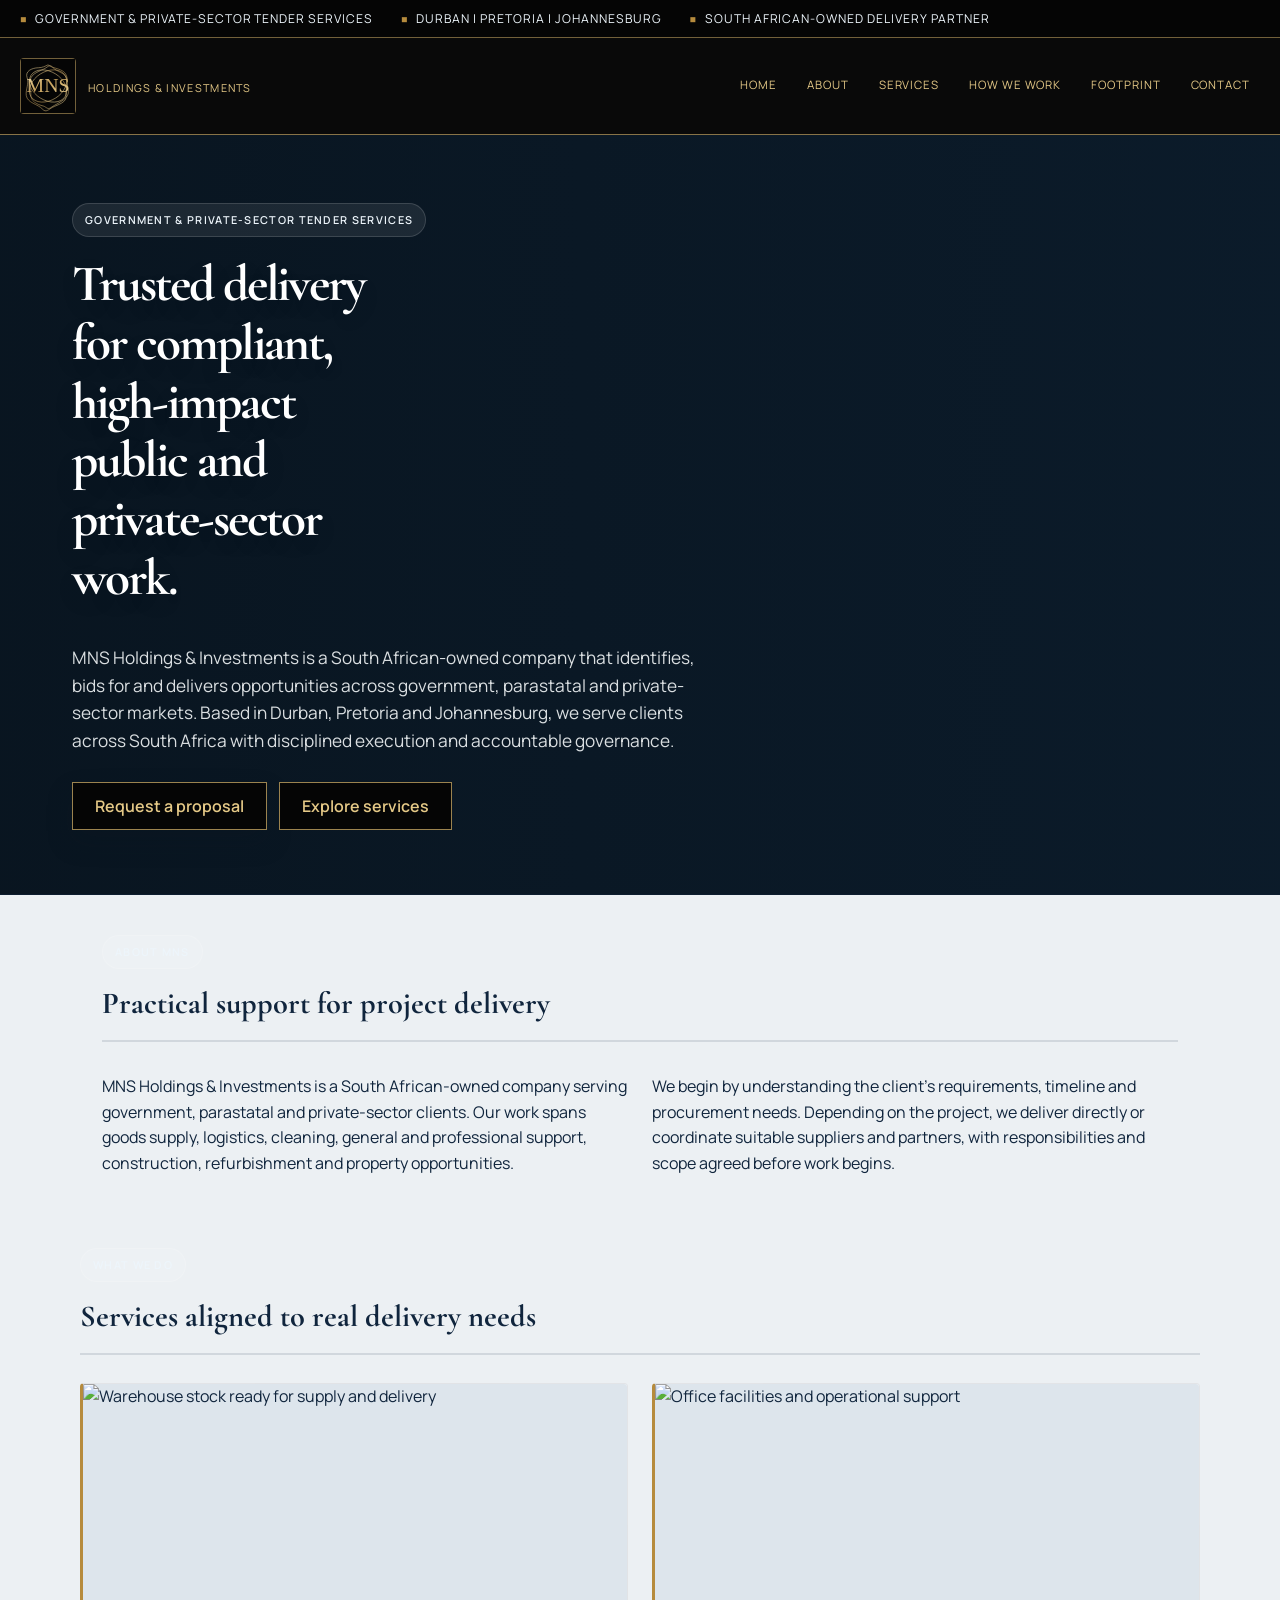
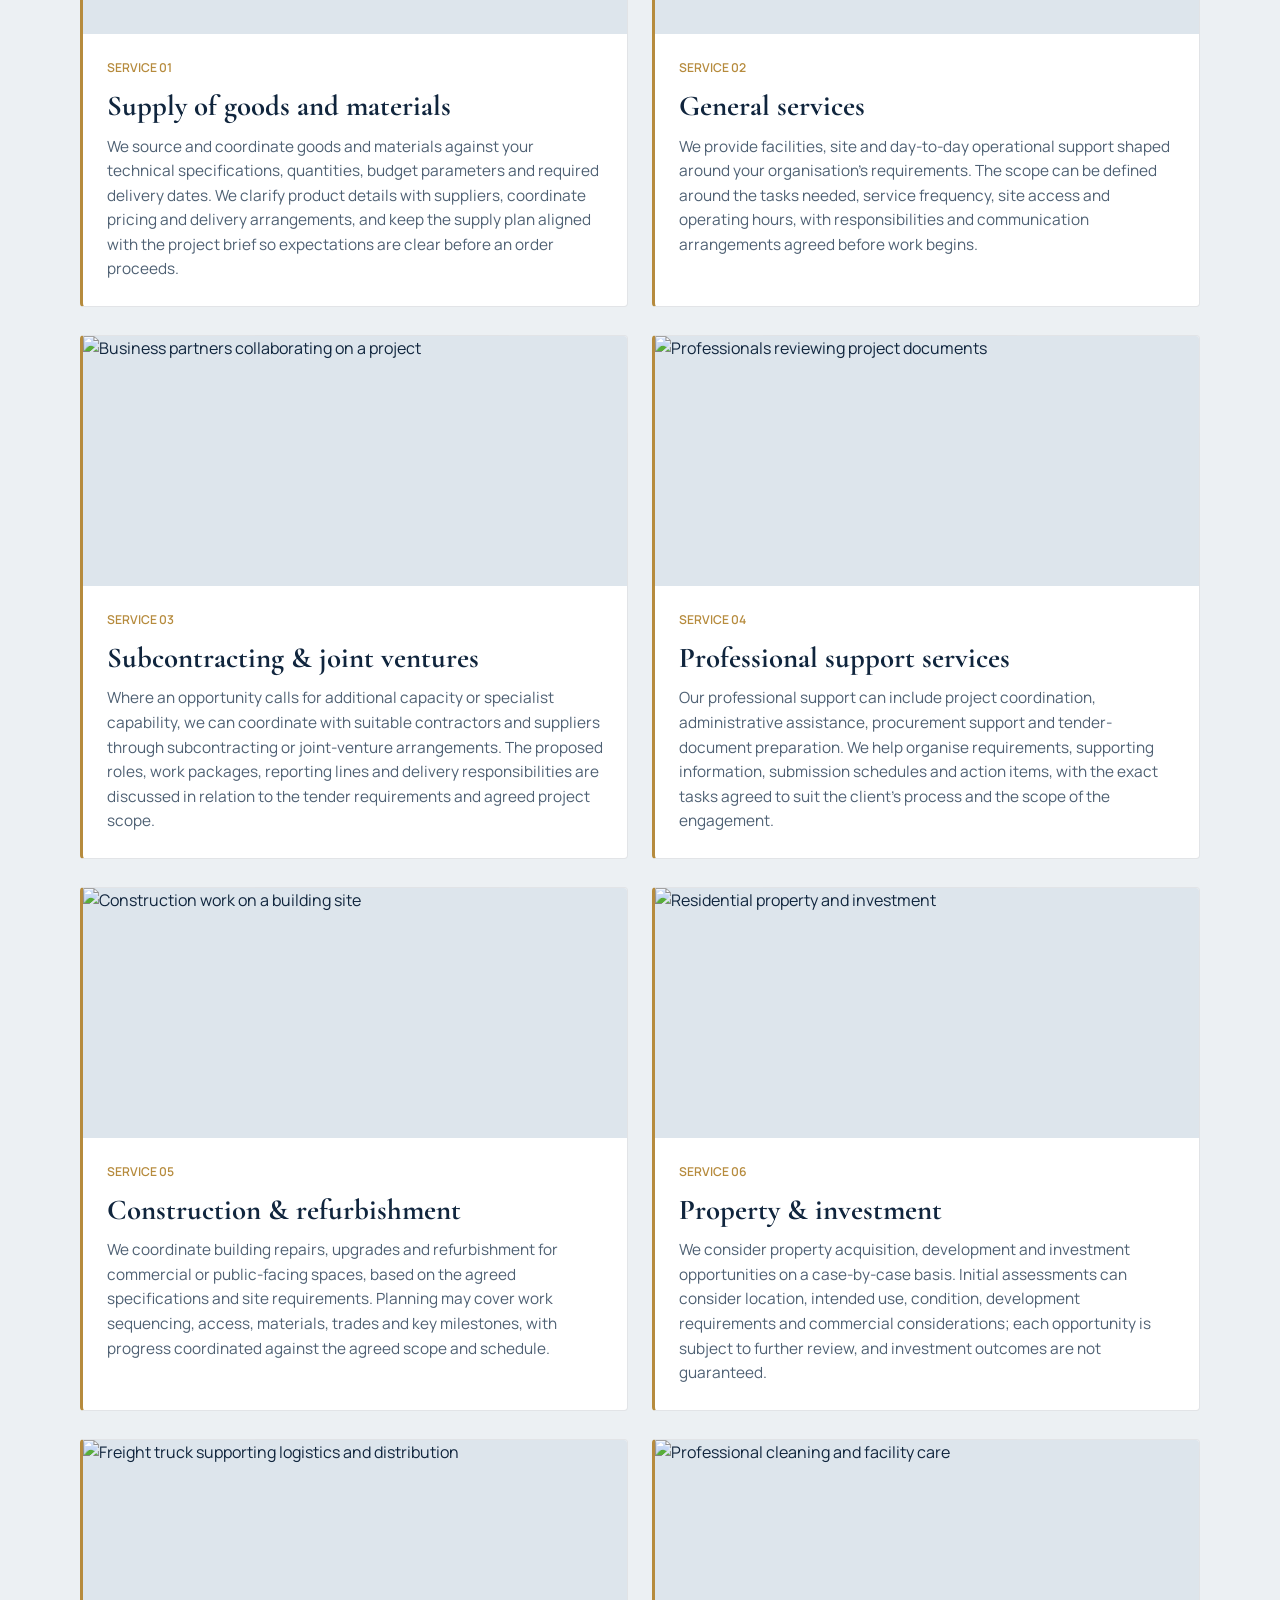
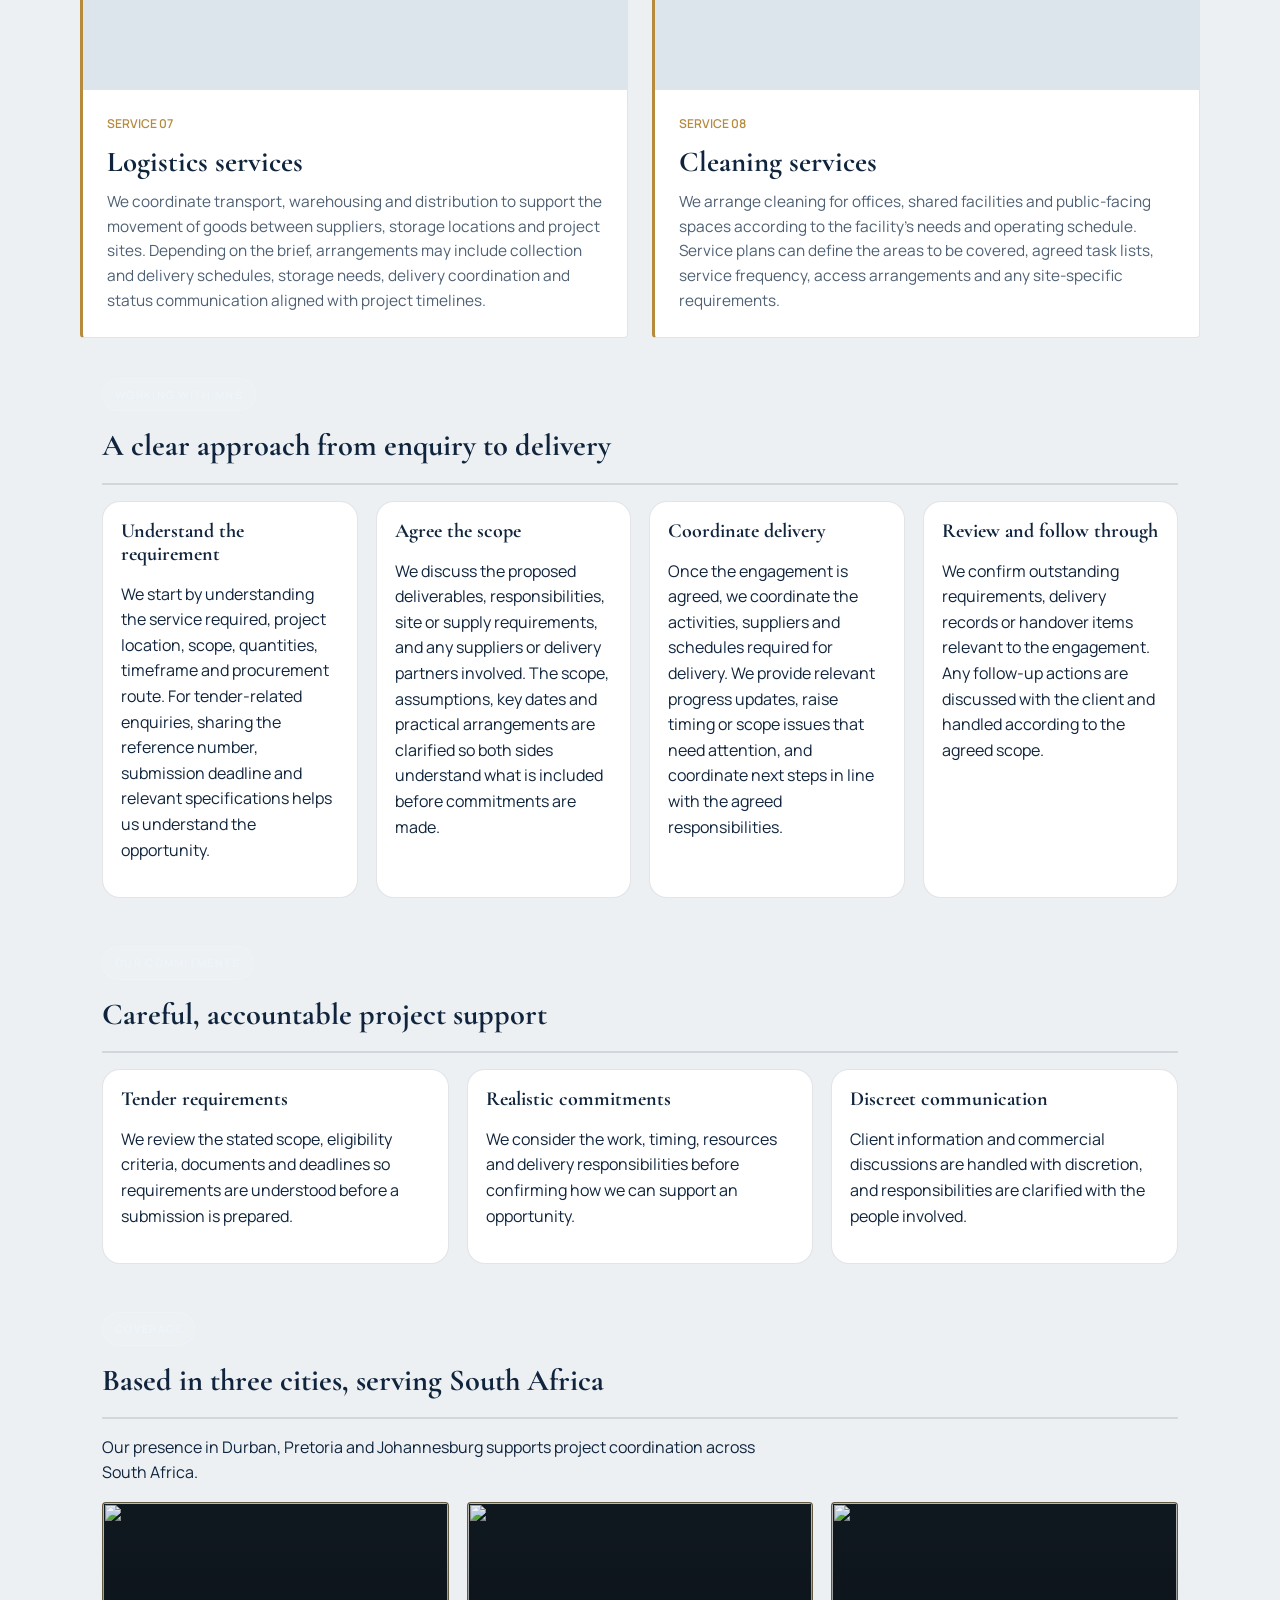
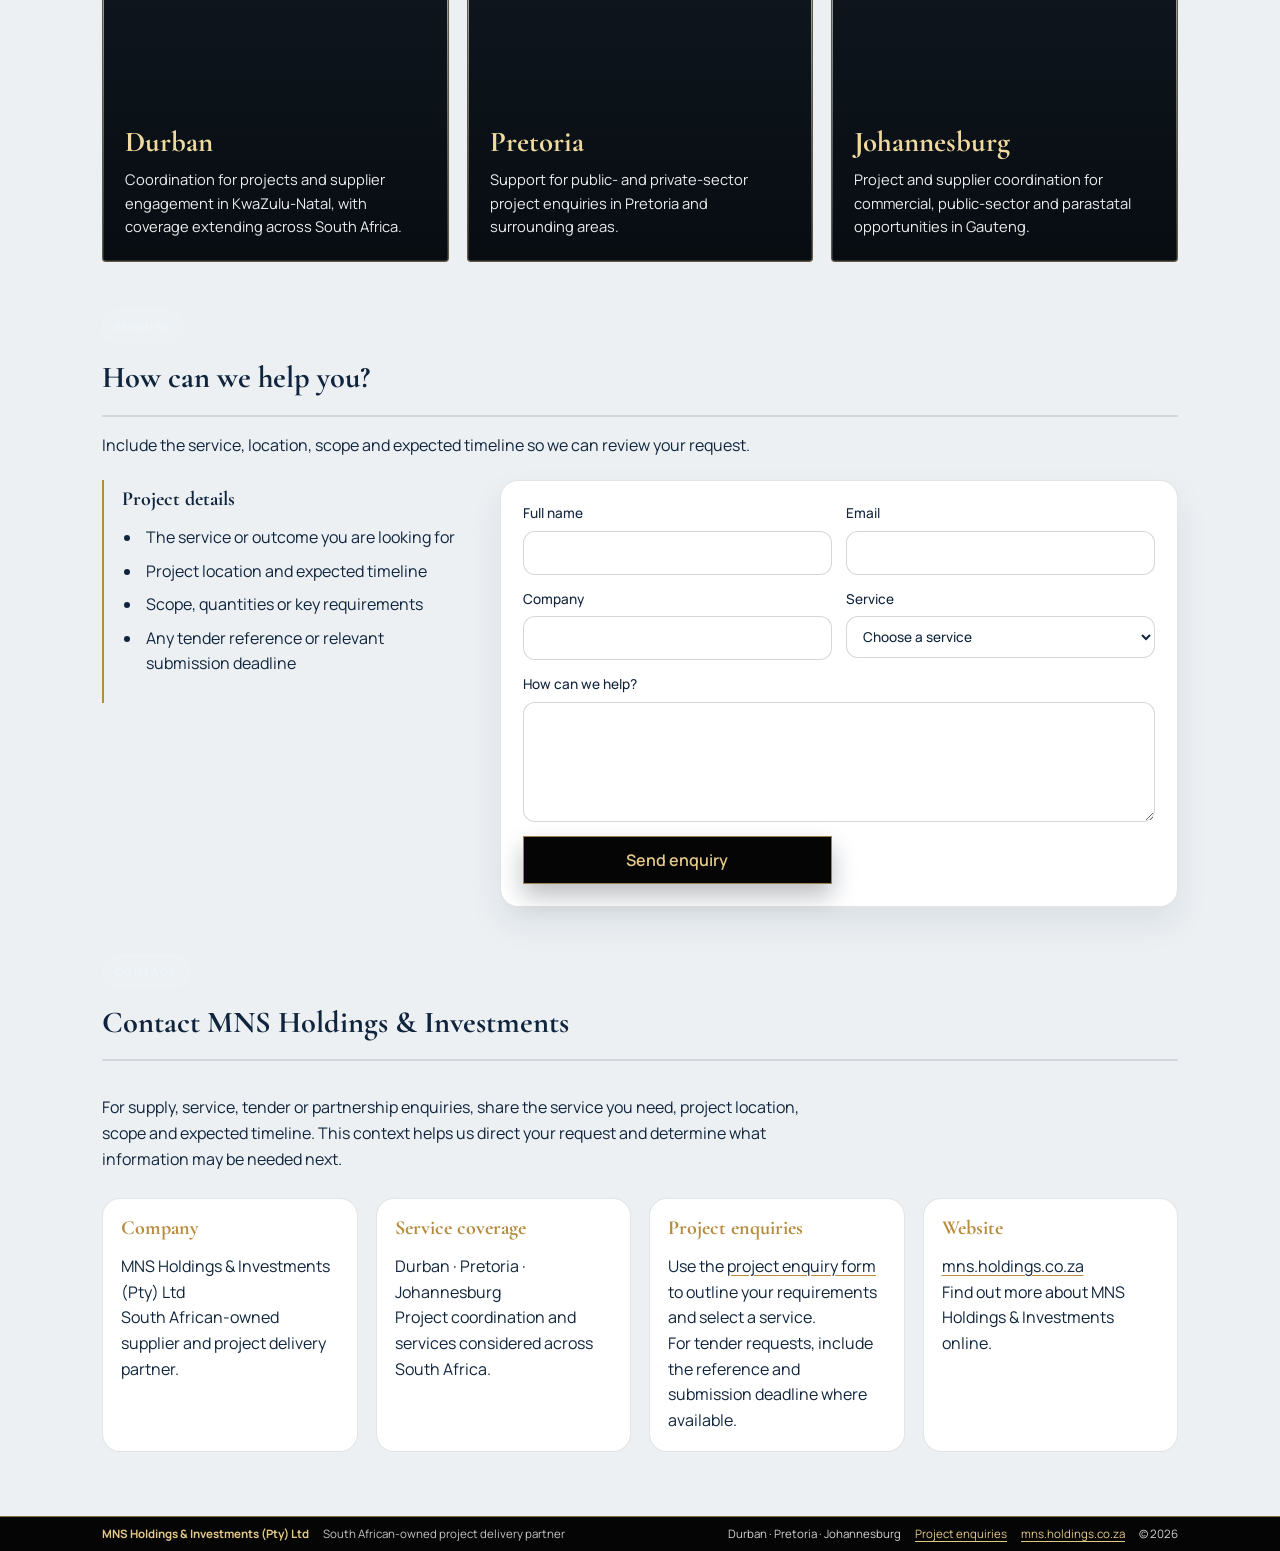
==== index.html @ cf74638d "Add files via upload" ====
<!DOCTYPE html>
<html lang="en">
<head>
<meta charset="utf-8">
<meta name="viewport" content="width=device-width, initial-scale=1">
<title> MNS Holdings &amp; Investments (Pty) Ltd</title>
<link rel="preconnect" href="https://fonts.googleapis.com">
<link href="https://fonts.googleapis.com/css2?family=Cormorant+Garamond:wght@500;600;700&family=Manrope:wght@400;500;600;700&display=swap" rel="stylesheet">
<link rel="stylesheet" href="styles.css">
</head>
<body>
<div class="ticker" aria-label="Company highlights"><span>Government &amp; private-sector tender services</span><span>Durban | Pretoria | Johannesburg</span><span>South African-owned delivery partner</span></div>
<header class="top">
  <a class="brand" href="#top" aria-label="Holdings & Investments home">
    <span class="brand-mark"><img src="mns-logo.svg" alt="MNS Holdings logo"></span>
    <span class="brand-text"><small>Holdings &amp; Investments</small></span>
  </a>
  <nav id="mainNav" aria-label="Main navigation">
    <a href="#top">Home</a>
    <a href="#about">About</a>
    <a href="#services">Services</a>
    <a href="#approach">How we work</a>
    <a href="#footprint">Footprint</a>
    <a href="#contact">Contact</a>
  </nav>
</header>

<main id="public" class="view">
  <section class="hero" id="top">
    <div class="hero-image" aria-hidden="true"></div>
    <div class="hero-shell">
      <div class="hero-copy">
        <span class="eyebrow">Government &amp; private-sector tender services</span>
        <h1>Trusted delivery for compliant, high-impact public and private-sector work.</h1>
        <p>MNS Holdings &amp; Investments is a South African-owned company that identifies, bids for and delivers opportunities across government, parastatal and private-sector markets. Based in Durban, Pretoria and Johannesburg, we serve clients across South Africa with disciplined execution and accountable governance.</p>
        <div class="cta">
          <a class="btn" href="#contact">Request a proposal</a>
          <a class="btn ghost" href="#services">Explore services</a>
        </div>
      </div>
    </div>
  </section>

  <section class="wrap intro" id="about">
    <div class="section-head">
      <span class="kicker">About MNS</span>
      <h2>Practical support for project delivery</h2>
    </div>
    <div class="cols two-col">
      <p>MNS Holdings &amp; Investments is a South African-owned company serving government, parastatal and private-sector clients. Our work spans goods supply, logistics, cleaning, general and professional support, construction, refurbishment and property opportunities.</p>
      <p>We begin by understanding the client's requirements, timeline and procurement needs. Depending on the project, we deliver directly or coordinate suitable suppliers and partners, with responsibilities and scope agreed before work begins.</p>
    </div>
  </section>

  <section class="services-section" id="services">
    <div class="section-head">
      <span class="kicker">What we do</span>
      <h2>Services aligned to real delivery needs</h2>
    </div>
    <div class="service-showcase">
      <article class="card service-card">
        <div class="service-image"><img src="https://images.unsplash.com/photo-1586528116311-ad8dd3c8310d?auto=format&fit=crop&w=1200&q=80" alt="Warehouse stock ready for supply and delivery"></div>
        <div class="card-copy">
          <h4>Supply of goods and materials</h4>
          <p>We source and coordinate goods and materials against your technical specifications, quantities, budget parameters and required delivery dates. We clarify product details with suppliers, coordinate pricing and delivery arrangements, and keep the supply plan aligned with the project brief so expectations are clear before an order proceeds.</p>
        </div>
      </article>
      <article class="card service-card">
        <div class="service-image"><img src="https://images.unsplash.com/photo-1497366754035-f200968a6e72?auto=format&fit=crop&w=1200&q=80" alt="Office facilities and operational support"></div>
        <div class="card-copy">
          <h4>General services</h4>
          <p>We provide facilities, site and day-to-day operational support shaped around your organisation's requirements. The scope can be defined around the tasks needed, service frequency, site access and operating hours, with responsibilities and communication arrangements agreed before work begins.</p>
        </div>
      </article>
      <article class="card service-card">
        <div class="service-image"><img src="https://images.unsplash.com/photo-1552664730-d307ca884978?auto=format&fit=crop&w=1200&q=80" alt="Business partners collaborating on a project"></div>
        <div class="card-copy">
          <h4>Subcontracting &amp; joint ventures</h4>
          <p>Where an opportunity calls for additional capacity or specialist capability, we can coordinate with suitable contractors and suppliers through subcontracting or joint-venture arrangements. The proposed roles, work packages, reporting lines and delivery responsibilities are discussed in relation to the tender requirements and agreed project scope.</p>
        </div>
      </article>
      <article class="card service-card">
        <div class="service-image"><img src="https://images.unsplash.com/photo-1454165804606-c3d57bc86b40?auto=format&fit=crop&w=1200&q=80" alt="Professionals reviewing project documents"></div>
        <div class="card-copy">
          <h4>Professional support services</h4>
          <p>Our professional support can include project coordination, administrative assistance, procurement support and tender-document preparation. We help organise requirements, supporting information, submission schedules and action items, with the exact tasks agreed to suit the client's process and the scope of the engagement.</p>
        </div>
      </article>
      <article class="card service-card">
        <div class="service-image"><img src="https://images.unsplash.com/photo-1504307651254-35680f356dfd?auto=format&fit=crop&w=1200&q=80" alt="Construction work on a building site"></div>
        <div class="card-copy">
          <h4>Construction &amp; refurbishment</h4>
          <p>We coordinate building repairs, upgrades and refurbishment for commercial or public-facing spaces, based on the agreed specifications and site requirements. Planning may cover work sequencing, access, materials, trades and key milestones, with progress coordinated against the agreed scope and schedule.</p>
        </div>
      </article>
      <article class="card service-card">
        <div class="service-image"><img src="https://images.unsplash.com/photo-1523217582562-09d0def993a6?auto=format&fit=crop&w=1200&q=80" alt="Residential property and investment"></div>
        <div class="card-copy">
          <h4>Property &amp; investment</h4>
          <p>We consider property acquisition, development and investment opportunities on a case-by-case basis. Initial assessments can consider location, intended use, condition, development requirements and commercial considerations; each opportunity is subject to further review, and investment outcomes are not guaranteed.</p>
        </div>
      </article>
      <article class="card service-card">
        <div class="service-image"><img src="https://images.unsplash.com/photo-1601584115197-04ecc0da31d7?auto=format&fit=crop&w=1200&q=80" alt="Freight truck supporting logistics and distribution"></div>
        <div class="card-copy">
          <h4>Logistics services</h4>
          <p>We coordinate transport, warehousing and distribution to support the movement of goods between suppliers, storage locations and project sites. Depending on the brief, arrangements may include collection and delivery schedules, storage needs, delivery coordination and status communication aligned with project timelines.</p>
        </div>
      </article>
      <article class="card service-card">
        <div class="service-image"><img src="https://images.unsplash.com/photo-1581578731548-c64695cc6952?auto=format&fit=crop&w=1200&q=80" alt="Professional cleaning and facility care"></div>
        <div class="card-copy">
          <h4>Cleaning services</h4>
          <p>We arrange cleaning for offices, shared facilities and public-facing spaces according to the facility's needs and operating schedule. Service plans can define the areas to be covered, agreed task lists, service frequency, access arrangements and any site-specific requirements.</p>
        </div>
      </article>
    </div>
  </section>

  <section class="wrap" id="approach">
    <div class="section-head">
      <span class="kicker">Working with MNS</span>
      <h2>A clear approach from enquiry to delivery</h2>
    </div>
    <div class="feature-grid">
      <article class="feature-box">
        <h3>Understand the requirement</h3>
        <p>We start by understanding the service required, project location, scope, quantities, timeframe and procurement route. For tender-related enquiries, sharing the reference number, submission deadline and relevant specifications helps us understand the opportunity.</p>
      </article>
      <article class="feature-box">
        <h3>Agree the scope</h3>
        <p>We discuss the proposed deliverables, responsibilities, site or supply requirements, and any suppliers or delivery partners involved. The scope, assumptions, key dates and practical arrangements are clarified so both sides understand what is included before commitments are made.</p>
      </article>
      <article class="feature-box">
        <h3>Coordinate delivery</h3>
        <p>Once the engagement is agreed, we coordinate the activities, suppliers and schedules required for delivery. We provide relevant progress updates, raise timing or scope issues that need attention, and coordinate next steps in line with the agreed responsibilities.</p>
      </article>
      <article class="feature-box">
        <h3>Review and follow through</h3>
        <p>We confirm outstanding requirements, delivery records or handover items relevant to the engagement. Any follow-up actions are discussed with the client and handled according to the agreed scope.</p>
      </article>
    </div>
  </section>

  <section class="wrap" id="delivery-standards">
    <div class="section-head">
      <span class="kicker">Our commitments</span>
      <h2>Careful, accountable project support</h2>
    </div>
    <div class="feature-grid">
      <article class="feature-box">
        <h3>Tender requirements</h3>
        <p>We review the stated scope, eligibility criteria, documents and deadlines so requirements are understood before a submission is prepared.</p>
      </article>
      <article class="feature-box">
        <h3>Realistic commitments</h3>
        <p>We consider the work, timing, resources and delivery responsibilities before confirming how we can support an opportunity.</p>
      </article>
      <article class="feature-box">
        <h3>Discreet communication</h3>
        <p>Client information and commercial discussions are handled with discretion, and responsibilities are clarified with the people involved.</p>
      </article>
    </div>
  </section>

  <section class="wrap" id="footprint">
    <div class="section-head">
      <span class="kicker">Coverage</span>
      <h2>Based in three cities, serving South Africa</h2>
    </div>
    <p>Our presence in Durban, Pretoria and Johannesburg supports project coordination across South Africa.</p>
    <div class="city-grid">
      <article class="card city-card">
        <div class="city-image" aria-hidden="true"><img src="https://images.unsplash.com/photo-1500375592092-40eb2168fd21?auto=format&amp;fit=crop&amp;w=1200&amp;q=80" alt=""></div>
        <div class="city-copy"><h4>Durban</h4><p>Coordination for projects and supplier engagement in KwaZulu-Natal, with coverage extending across South Africa.</p></div>
      </article>
      <article class="card city-card">
        <div class="city-image" aria-hidden="true"><img src="https://images.unsplash.com/photo-1480714378408-67cf0d13bc1b?auto=format&amp;fit=crop&amp;w=1200&amp;q=80" alt=""></div>
        <div class="city-copy"><h4>Pretoria</h4><p>Support for public- and private-sector project enquiries in Pretoria and surrounding areas.</p></div>
      </article>
      <article class="card city-card">
        <div class="city-image" aria-hidden="true"><img src="https://images.unsplash.com/photo-1519501025264-65ba15a82390?auto=format&amp;fit=crop&amp;w=1200&amp;q=80" alt=""></div>
        <div class="city-copy"><h4>Johannesburg</h4><p>Project and supplier coordination for commercial, public-sector and parastatal opportunities in Gauteng.</p></div>
      </article>
    </div>
  </section>

  <section class="wrap" id="enquire">
    <div class="section-head">
      <span class="kicker">Enquire</span>
      <h2>How can we help you?</h2>
    </div>
    <p class="muted enquiry-intro">Include the service, location, scope and expected timeline so we can review your request.</p>
    <div class="enquiry-layout">
      <aside class="enquiry-guidance">
        <h3>Project details</h3>
        <ul>
          <li>The service or outcome you are looking for</li>
          <li>Project location and expected timeline</li>
          <li>Scope, quantities or key requirements</li>
          <li>Any tender reference or relevant submission deadline</li>
        </ul>
      </aside>
      <form id="enqForm" class="form" name="mns-enquiry" method="POST" data-netlify="true" netlify-honeypot="bot-field">
      <input type="hidden" name="form-name" value="mns-enquiry">
      <p hidden><label>Leave this field empty<input name="bot-field"></label></p>
      <label>Full name<input name="name" required></label>
      <label>Email<input name="email" type="email" required></label>
      <label>Company<input name="company"></label>
      <label>Service<select name="service" required>
        <option value="">Choose a service</option>
        <option>Supply of goods and materials</option>
        <option>General services</option>
        <option>Subcontracting &amp; joint ventures</option>
        <option>Professional support services</option>
        <option>Construction &amp; refurbishment</option>
        <option>Property &amp; investment</option>
        <option>Logistics services</option>
        <option>Cleaning services</option>
      </select></label>
      <label class="full">How can we help?<textarea name="msg" rows="4" required></textarea></label>
      <button class="btn" type="submit">Send enquiry</button>
      </form>
    </div>
    <p id="enqDone" class="notice" hidden></p>
  </section>

  <section class="wrap contact" id="contact">
    <div class="section-head">
      <span class="kicker">Contact</span>
      <h2>Contact MNS Holdings &amp; Investments</h2>
    </div>
    <div class="contact-intro">
      <p>For supply, service, tender or partnership enquiries, share the service you need, project location, scope and expected timeline. This context helps us direct your request and determine what information may be needed next.</p>
    </div>
    <div class="contact-grid">
      <article class="contact-card">
        <h3>Company</h3>
        <p>MNS Holdings &amp; Investments (Pty) Ltd</p>
        <p>South African-owned supplier and project delivery partner.</p>
      </article>
      <article class="contact-card">
        <h3>Service coverage</h3>
        <p>Durban · Pretoria · Johannesburg</p>
        <p>Project coordination and services considered across South Africa.</p>
      </article>
      <article class="contact-card">
        <h3>Project enquiries</h3>
        <p>Use the <a href="#enquire">project enquiry form</a> to outline your requirements and select a service.</p>
        <p>For tender requests, include the reference and submission deadline where available.</p>
      </article>
      <article class="contact-card">
        <h3>Website</h3>
        <p><a href="https://mns.holdings.co.za">mns.holdings.co.za</a></p>
        <p>Find out more about MNS Holdings &amp; Investments online.</p>
      </article>
    </div>
  </section>
</main>

<footer>
  <div class="wrap footer-inner">
    <p class="footer-company"><strong>MNS Holdings &amp; Investments (Pty) Ltd</strong><span>South African-owned project delivery partner</span></p>
    <div class="footer-details">
      <span>Durban · Pretoria · Johannesburg</span>
      <a href="#enquire">Project enquiries</a>
      <a href="https://mns.holdings.co.za">mns.holdings.co.za</a>
      <span>© 2026</span>
    </div>
  </div>
</footer>
<script src="app.js"></script>
</body>
</html>
---- styles.css ----
:root {
  --page-bg: #ecf0f3;
  --page-surface: #f6f8fa;
  --page-surface-alt: #dde5ec;
  --page-text: #10253d;
  --page-muted: #4e6073;
  --page-line: rgba(16, 37, 61, 0.12);
  --page-accent: #b68b3d;
  --page-accent-soft: rgba(182, 139, 61, 0.12);
  --page-card: #ffffff;
  --page-strong: #0b1d2d;
  --btn-text: #e5c987;
  --btn-bg: #050505;
  --input-bg: #fff;
  --input-border: rgba(16, 37, 61, 0.18);
  --shadow: 0 16px 34px rgba(16, 37, 61, 0.08);
}

* { box-sizing: border-box; }
html { scroll-behavior: smooth; }
body {
  margin: 0;
  font: 16px/1.6 "Manrope", sans-serif;
  background: var(--page-bg);
  color: var(--page-text);
}
img { display: block; max-width: 100%; }
a { color: inherit; }

h1, h2, h3, h4 {
  font-family: "Cormorant Garamond", Georgia, serif;
  line-height: 1.15;
  margin: 0 0 0.7em;
  color: var(--page-text);
}

h2 {
  font-size: clamp(1.9rem, 2vw, 2.5rem);
  margin-top: 0;
  padding-bottom: 0.6em;
  border-bottom: 2px solid var(--page-line);
}

h3 { font-size: 1.25rem; margin-top: 1.4em; }
h4 { font-size: 1.08rem; margin-bottom: 0.45em; }
p { max-width: 70ch; }

.wrap {
  max-width: 1120px;
  margin: 0 auto;
  padding: 0 22px 8px;
}

.ticker {
  background: #050505;
  color: #edf5fb;
  font-size: 0.76rem;
  letter-spacing: 0.08em;
  text-transform: uppercase;
  display: flex;
  gap: 28px;
  padding: 9px 20px;
  overflow-x: auto;
  white-space: nowrap;
  border-bottom: 1px solid rgba(214, 180, 108, 0.52);
}

.ticker span::before {
  content: "■";
  color: var(--page-accent);
  margin-right: 8px;
  font-size: 0.65rem;
}

.top {
  position: sticky;
  top: 0;
  z-index: 20;
  background: rgba(5, 5, 5, 0.98);
  color: #edf5fb;
  display: flex;
  justify-content: space-between;
  align-items: center;
  flex-wrap: wrap;
  gap: 12px;
  padding: 14px 20px;
  border-bottom: 1px solid rgba(214, 180, 108, 0.62);
  backdrop-filter: blur(12px);
}

.brand {
  text-decoration: none;
  display: inline-flex;
  align-items: center;
  gap: 12px;
  padding: 6px 0;
}

.brand-text small {
  font-size: 0.68rem;
  letter-spacing: 0.12em;
  text-transform: uppercase;
  color: #e5c987;
}

.brand-mark {
  width: 56px;
  height: 56px;
  border-radius: 4px;
  background: #050505;
  display: grid;
  place-items: center;
  box-shadow: inset 0 0 0 1px rgba(214, 180, 108, 0.52);
  overflow: hidden;
}

.brand-mark img {
  width: 54px;
  height: 54px;
  opacity: 1;
}

nav {
  display: flex;
  align-items: center;
  gap: 10px;
  flex-wrap: wrap;
}

nav a {
  color: #e5c987;
  text-decoration: none;
  padding: 8px 10px;
  border-bottom: 2px solid transparent;
  letter-spacing: 0.08em;
  text-transform: uppercase;
  font-size: 0.72rem;
  transition: all 0.2s ease;
}

nav a:hover,
nav a:focus-visible {
  border-color: #e5c987;
  color: #ffffff;
}

.hero {
  position: relative;
  min-height: 760px;
  display: flex;
  align-items: stretch;
  color: var(--page-text);
  border-bottom: 1px solid var(--page-line);
  overflow: hidden;
  background: #0c1d2d;
}

.hero-image {
  position: absolute;
  inset: 0;
  background-image: url('https://images.unsplash.com/photo-1504307651254-35680f356dfd?auto=format&fit=crop&w=1800&q=80');
  background-size: cover;
  background-position: center;
  filter: saturate(0.8) contrast(1.05) brightness(0.65);
}

.hero::after {
  content: "";
  position: absolute;
  inset: 0;
  background: linear-gradient(90deg, rgba(8, 19, 29, 0.8) 0%, rgba(8, 19, 29, 0.54) 38%, rgba(8, 19, 29, 0.2) 100%);
}

.hero-shell {
  position: relative;
  z-index: 1;
  max-width: 1180px;
  width: 100%;
  margin: 0 auto;
  padding: 0 22px;
  display: flex;
  align-items: flex-end;
}

.hero-copy {
  max-width: 630px;
  padding: 60px 0 64px;
  color: #f6fafc;
}

.eyebrow,
.kicker {
  display: inline-block;
  padding: 7px 12px;
  background: rgba(255,255,255,0.08);
  border: 1px solid rgba(255,255,255,0.14);
  border-radius: 999px;
  text-transform: uppercase;
  letter-spacing: 0.12em;
  font-size: 0.68rem;
  font-weight: 600;
  color: #edf5fb;
  margin-bottom: 18px;
}

.hero h1 {
  font-size: clamp(2.9rem, 4vw, 4.8rem);
  max-width: 14ch;
  color: #ffffff;
  letter-spacing: -0.04em;
  text-shadow: 0 8px 24px rgba(0,0,0,0.12);
}

.hero p {
  color: rgba(247, 250, 252, 0.88);
  font-size: 1.08rem;
  max-width: 58ch;
}

.hero .cta {
  margin-top: 28px;
  display: flex;
  flex-wrap: wrap;
  gap: 12px;
}

.btn {
  display: inline-block;
  background: var(--btn-bg);
  color: var(--btn-text);
  border: 1px solid rgba(214, 180, 108, 0.72);
  padding: 12px 22px;
  font: 600 1rem "Manrope", sans-serif;
  border-radius: 0;
  cursor: pointer;
  text-decoration: none;
  box-shadow: 0 12px 24px rgba(9,20,31,0.28);
  transition: transform 0.2s ease, box-shadow 0.2s ease;
}

.btn:hover,
.btn:focus-visible {
  background: #e5c987;
  color: #050505;
  border-color: #e5c987;
  transform: translateY(-1px);
  box-shadow: 0 14px 28px rgba(9,20,31,0.28);
}
.btn.ghost {
  background: #050505;
  color: #e5c987;
  border: 1px solid rgba(214, 180, 108, 0.72);
  box-shadow: none;
}

.hero-meta {
  list-style: none;
  padding: 0;
  margin: 28px 0 0;
  display: flex;
  flex-wrap: wrap;
  gap: 18px;
  color: rgba(247, 250, 252, 0.9);
  font-size: 0.9rem;
}

.hero-meta li {
  display: flex;
  align-items: center;
  gap: 8px;
  background: rgba(255, 255, 255, 0.06);
  padding: 10px 12px;
  border: 1px solid rgba(255,255,255,0.12);
  border-radius: 999px;
}

.hero-meta strong {
  color: #ffffff;
  font-size: 1.1rem;
}

.hero-visual {
  display: none;
}

.intro, .wrap { padding-top: 40px; }
.section-head { margin-bottom: 16px; }
.section-head h2 { margin-bottom: 0; }

.two-col,
.cols {
  display: grid;
  grid-template-columns: repeat(auto-fit, minmax(260px, 1fr));
  gap: 24px;
}

.grid {
  display: grid;
  gap: 16px;
}
.grid.three {
  grid-template-columns: repeat(auto-fit, minmax(260px, 1fr));
}

.card {
  background: var(--page-card);
  border: 1px solid var(--page-line);
  border-left: 3px solid var(--page-accent);
  padding: 18px;
  border-radius: 18px;
  box-shadow: var(--shadow);
}

.card p { margin: 0; color: var(--page-muted); font-size: 0.96rem; }

.services-section {
  padding-top: 0;
}

.services-section > .section-head {
  max-width: 1164px;
  margin: 0 auto;
  padding: 48px 22px 28px;
}

.service-showcase {
  counter-reset: service;
  max-width: 1164px;
  margin: 0 auto;
  padding: 0 22px;
  display: grid;
  grid-template-columns: repeat(2, minmax(0, 1fr));
  gap: 28px 24px;
}

.service-card {
  counter-increment: service;
  margin: 0;
  padding: 0;
  border: 1px solid var(--page-line);
  border-left: 3px solid var(--page-accent);
  border-radius: 4px;
  background: var(--page-card);
  overflow: hidden;
  box-shadow: none;
}

.service-image {
  position: relative;
  height: 250px;
  overflow: hidden;
  background: var(--page-surface-alt);
}

.service-image img {
  width: 100%;
  height: 100%;
  object-fit: cover;
  object-position: center;
  display: block;
}

.card-copy {
  padding: 24px;
  color: var(--page-text);
}

.card-copy::before {
  content: "SERVICE 0" counter(service);
  display: block;
  margin-bottom: 12px;
  color: var(--page-accent);
  font-size: 0.76rem;
  font-weight: 600;
  text-transform: uppercase;
}

.service-card h4 {
  margin-bottom: 12px;
  color: var(--page-text);
  font-size: 1.8rem;
  line-height: 1.15;
}

.service-card p {
  max-width: 62ch;
  color: var(--page-muted);
  font-size: 0.96rem;
}

@media (max-width: 760px) {
  .services-section > .section-head {
    padding: 36px 22px 24px;
  }

  .service-showcase {
    grid-template-columns: 1fr;
    gap: 20px;
  }

  .service-image {
    height: 220px;
  }

  .service-card h4 {
    font-size: 1.65rem;
  }
}

.city-grid,
.feature-grid {
  display: grid;
  grid-template-columns: repeat(auto-fit, minmax(220px, 1fr));
  gap: 18px;
  margin-top: 10px;
}

.city-card, .feature-box, .info-card, .contact-card {
  background: var(--page-card);
  border: 1px solid var(--page-line);
  border-radius: 18px;
  padding: 18px;
  box-shadow: none;
}

.city-card {
  position: relative;
  isolation: isolate;
  display: flex;
  align-items: flex-end;
  min-height: 360px;
  padding: 0;
  overflow: hidden;
  border-radius: 4px;
  border-color: rgba(214, 180, 108, 0.42);
  background: #101820;
}

.city-image,
.city-image::after {
  position: absolute;
  inset: 0;
}

.city-image {
  z-index: -2;
  overflow: hidden;
}

.city-image img {
  width: 100%;
  height: 100%;
  object-fit: cover;
  object-position: center;
}

.city-image::after {
  content: "";
  background: linear-gradient(180deg, rgba(5, 10, 14, 0.05) 8%, rgba(5, 10, 14, 0.82) 100%);
}

.city-copy {
  position: relative;
  width: 100%;
  padding: 26px 22px 22px;
  color: #fff;
}

.city-copy h4 {
  margin-bottom: 10px;
  color: #f0d99e;
  font-size: 1.8rem;
}

.city-copy p {
  margin: 0;
  color: rgba(255, 255, 255, 0.92);
  font-size: 0.92rem;
}

.feature-box h3, .contact-card h3 { margin-top: 0; }

.ticks {
  padding: 0;
  list-style: none;
  margin-top: 22px;
}

.ticks li {
  padding: 12px 0 12px 30px;
  position: relative;
  border-bottom: 1px solid var(--page-line);
  color: var(--page-text);
}

.ticks li::before {
  content: "✓";
  position: absolute;
  left: 0;
  color: var(--page-text);
  font-weight: 700;
}

.form {
  display: grid;
  grid-template-columns: repeat(auto-fit, minmax(220px, 1fr));
  gap: 14px;
  background: var(--page-card);
  border: 1px solid var(--page-line);
  padding: 22px;
  margin: 16px 0 0;
  border-radius: 18px;
  box-shadow: var(--shadow);
}

.enquiry-intro {
  margin-bottom: 22px;
}

.enquiry-layout {
  display: grid;
  grid-template-columns: minmax(220px, 0.8fr) minmax(0, 1.5fr);
  align-items: start;
  gap: 36px;
}

.enquiry-guidance {
  padding: 8px 0 0 18px;
  border-left: 2px solid var(--page-accent);
}

.enquiry-guidance h3 {
  margin: 0 0 14px;
}

.enquiry-guidance ul {
  margin: 0 0 18px;
  padding-left: 20px;
  color: var(--page-text);
}

.enquiry-guidance li {
  padding: 0 0 8px 4px;
}

.enquiry-guidance p {
  margin: 0;
  color: var(--page-muted);
  font-size: 0.92rem;
}

.enquiry-layout .form {
  margin: 0;
}

.form .full { grid-column: 1 / -1; }

label {
  display: flex;
  flex-direction: column;
  gap: 6px;
  font-size: 0.85rem;
  font-weight: 500;
  color: var(--page-text);
}

input, select, textarea {
  font: inherit;
  padding: 10px 12px;
  border: 1px solid var(--input-border);
  background: var(--input-bg);
  color: var(--page-text);
  border-radius: 12px;
  width: 100%;
}

textarea { resize: vertical; min-height: 120px; }

.notice {
  background: #eaf5ee;
  color: #175b35;
  padding: 12px 16px;
  border-left: 4px solid #16834a;
  border-radius: 12px;
  margin-top: 18px;
}

.notice.err {
  background: #fbeeee;
  color: #8f2424;
  border-color: #c53b3b;
}

.contact-grid {
  display: grid;
  grid-template-columns: repeat(auto-fit, minmax(200px, 1fr));
  gap: 18px;
  margin-top: 18px;
}

.contact-intro {
  display: flex;
  align-items: center;
  justify-content: space-between;
  gap: 24px;
  padding: 18px 0 8px;
}

.contact-intro p {
  margin: 0;
}

.contact-action {
  flex: 0 0 auto;
  background: #050505;
  box-shadow: none;
}

.contact-card {
  min-height: 148px;
}

.contact-card h3 {
  color: var(--page-accent);
}

.contact-card p { margin: 0; }

.contact-card a {
  color: var(--page-text);
  text-decoration-color: var(--page-accent);
  text-underline-offset: 3px;
}

footer {
  background: #050505;
  color: #edf5fb;
  margin-top: 56px;
  border-top: 1px solid rgba(214, 180, 108, 0.62);
}

.footer-inner {
  display: flex;
  align-items: center;
  justify-content: space-between;
  flex-wrap: wrap;
  gap: 8px 20px;
  padding-top: 9px;
  padding-bottom: 9px;
}

.footer-company,
.footer-details {
  display: flex;
  align-items: center;
  flex-wrap: wrap;
  gap: 6px 14px;
  margin: 0;
  font-size: 0.72rem;
  line-height: 1.4;
}

.footer-company { color: #e5c987; }
.footer-company span { color: rgba(255, 255, 255, 0.76); }
.footer-details { color: rgba(255, 255, 255, 0.82); }
.footer-details a { color: #e5c987; text-underline-offset: 3px; }

@media (max-width: 760px){
  .hero-shell { grid-template-columns: 1fr; }
  .hero { padding-top: 52px; }
  .top { align-items: flex-start; }
  .brand-mark { width: 48px; height: 48px; }
  .brand-mark img { width: 46px; height: 46px; }
  nav { width: 100%; }
  .hero h1 { max-width: 100%; }
  .enquiry-layout { grid-template-columns: 1fr; gap: 22px; }
  .city-card { min-height: 320px; }
  .contact-intro { align-items: flex-start; flex-direction: column; }
  .footer-inner { align-items: flex-start; }
}

@media (prefers-reduced-motion: reduce) {
  html { scroll-behavior: auto; }
}
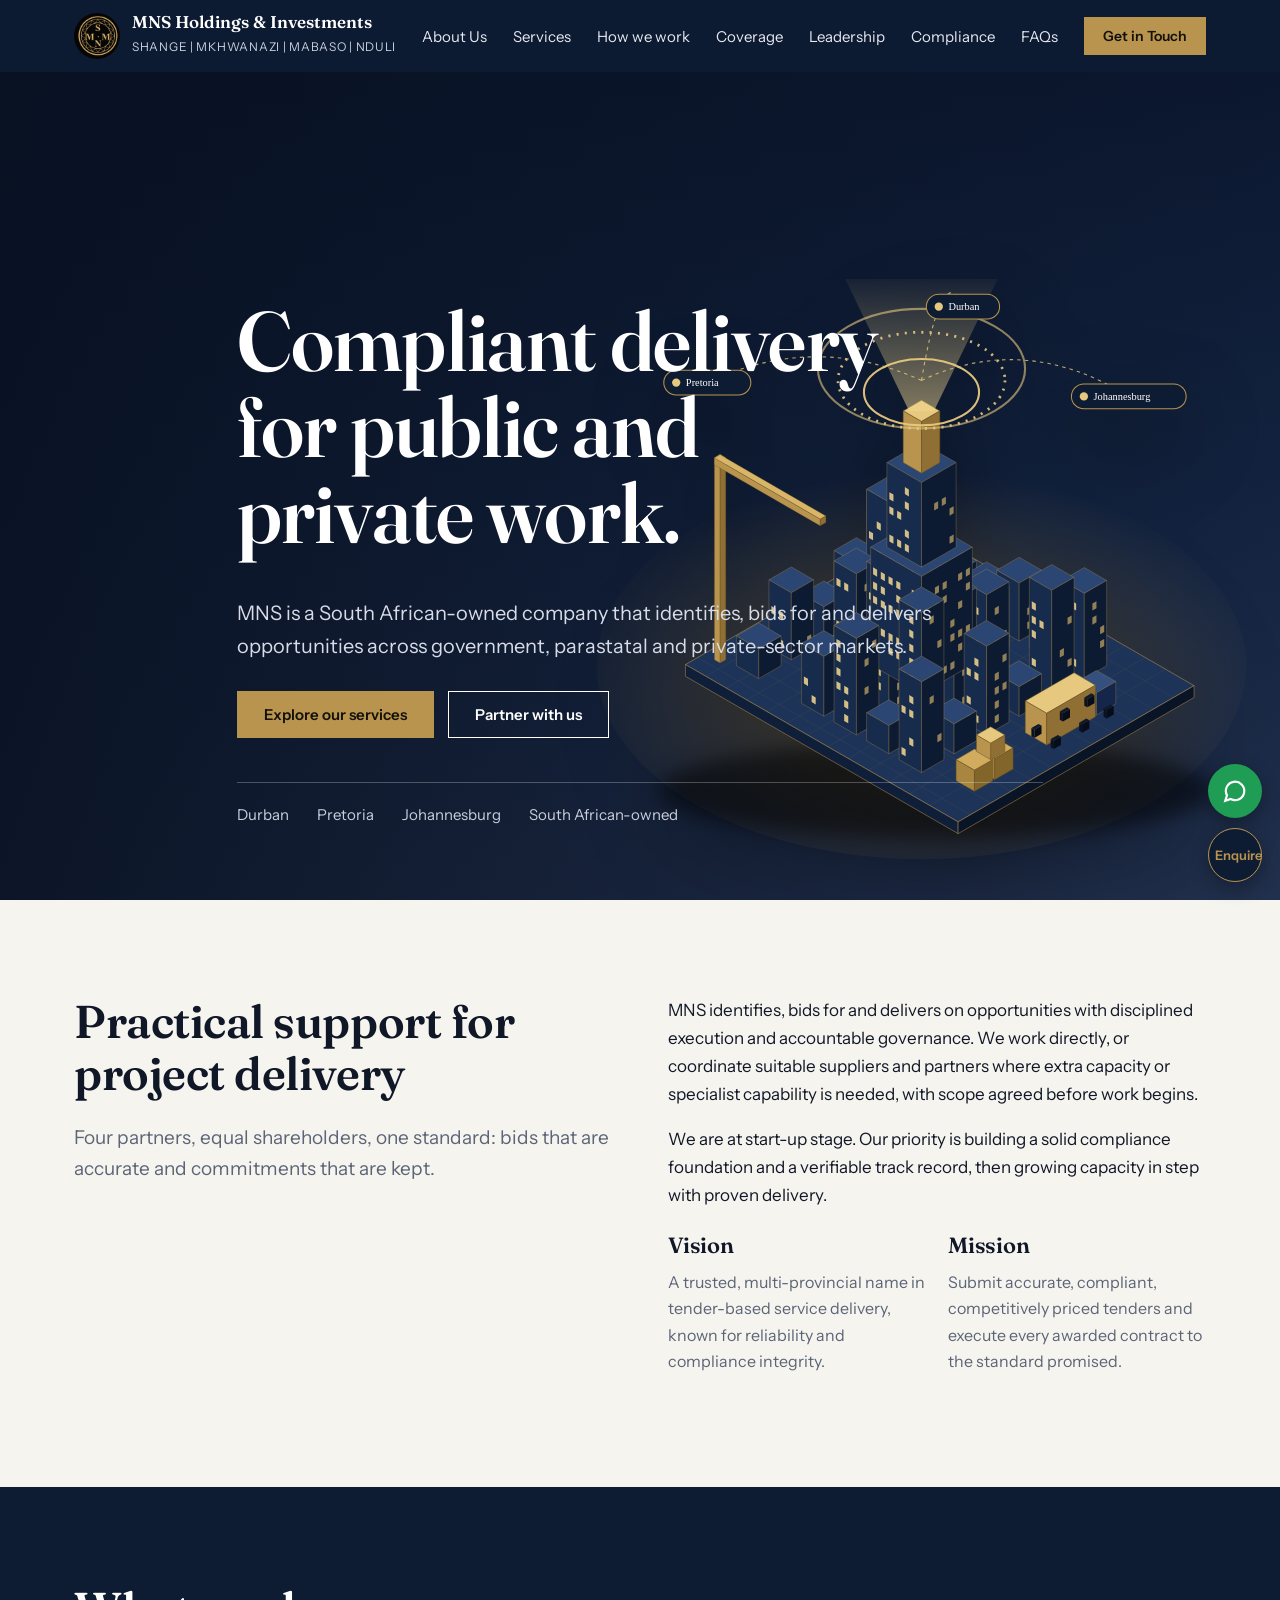
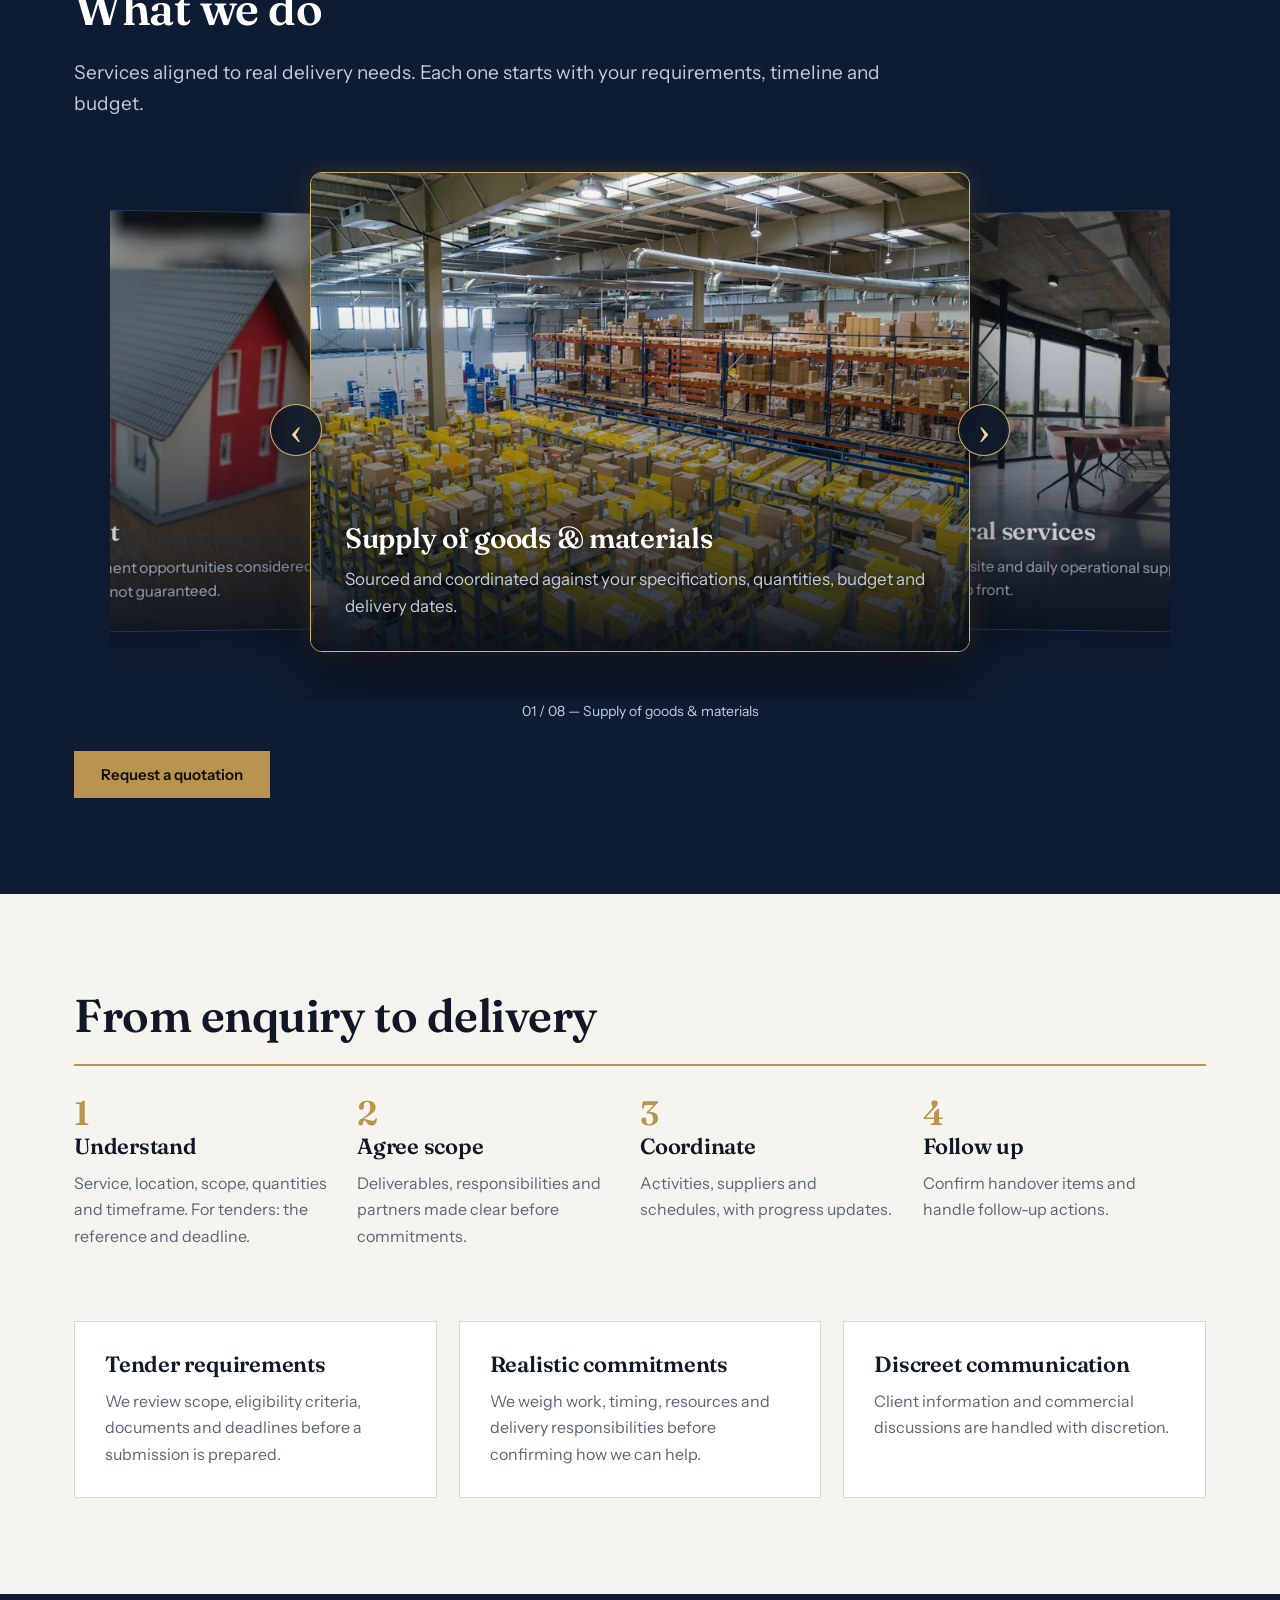
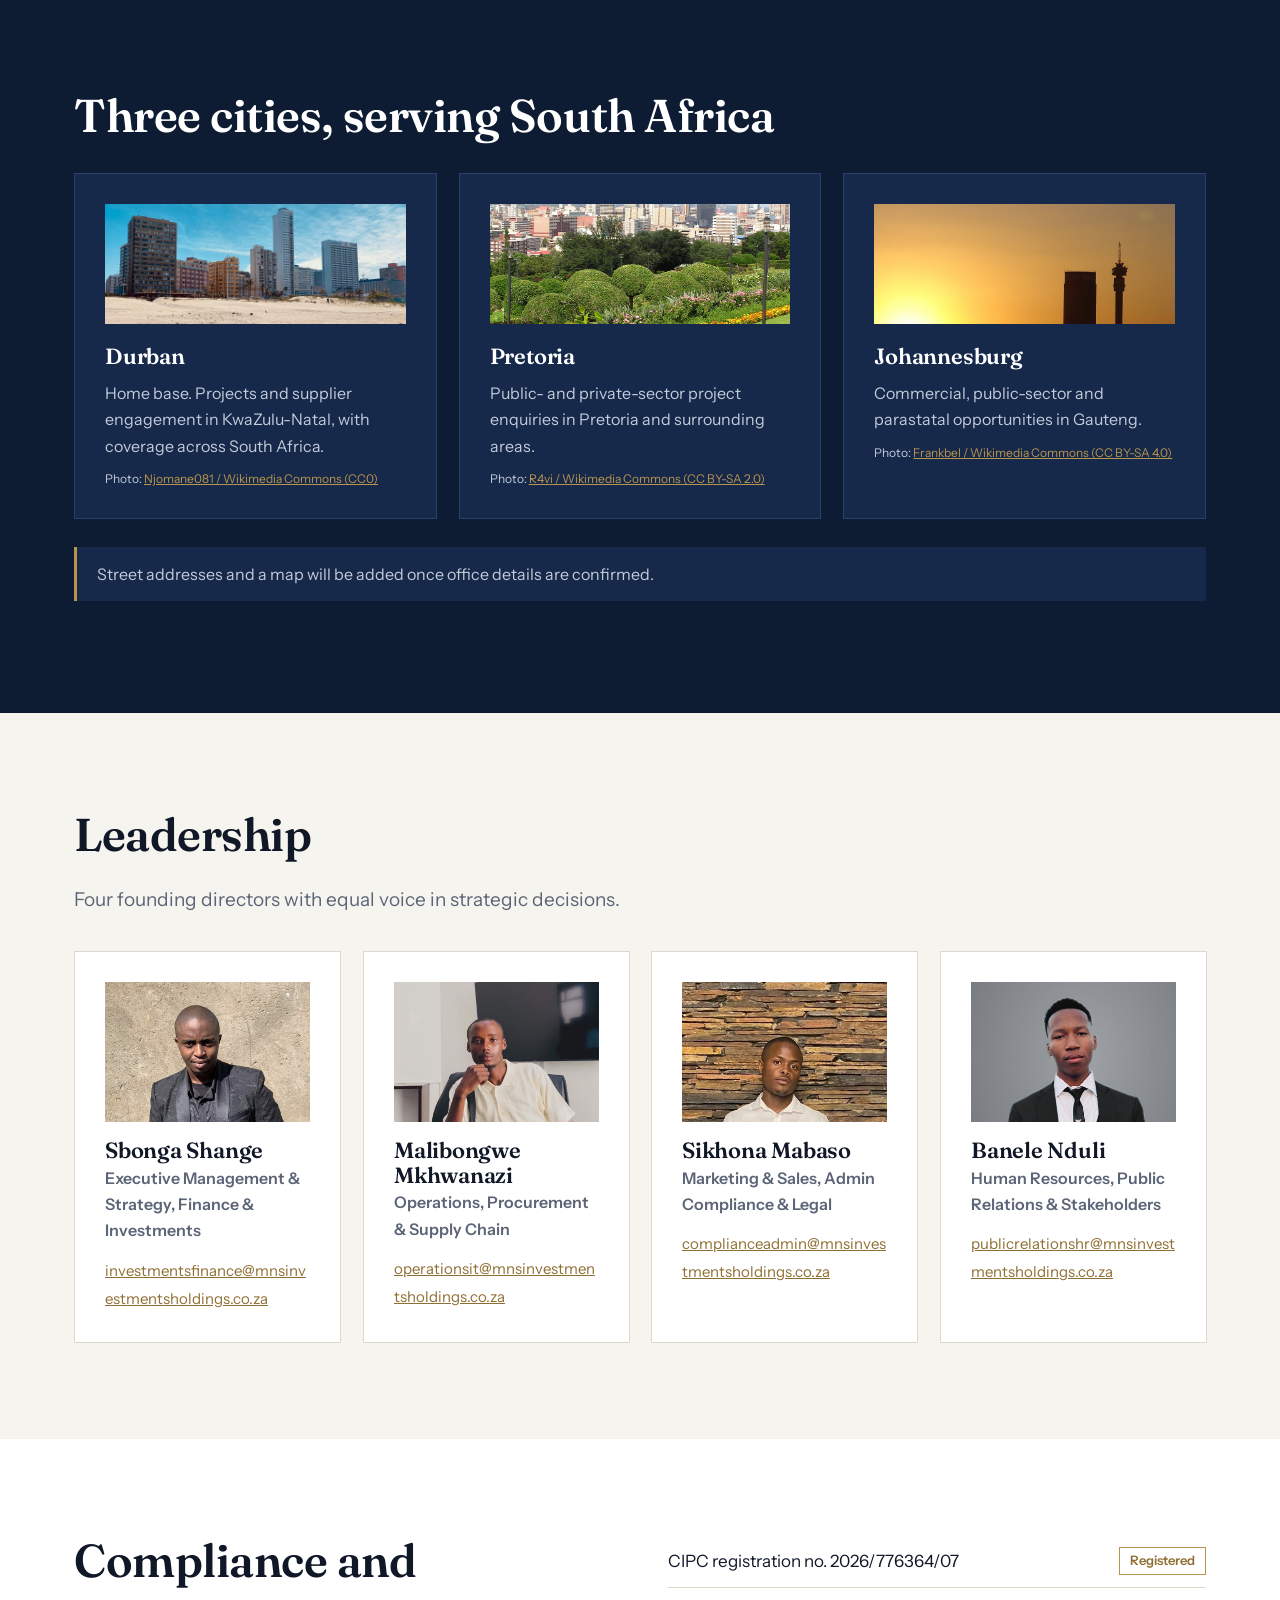
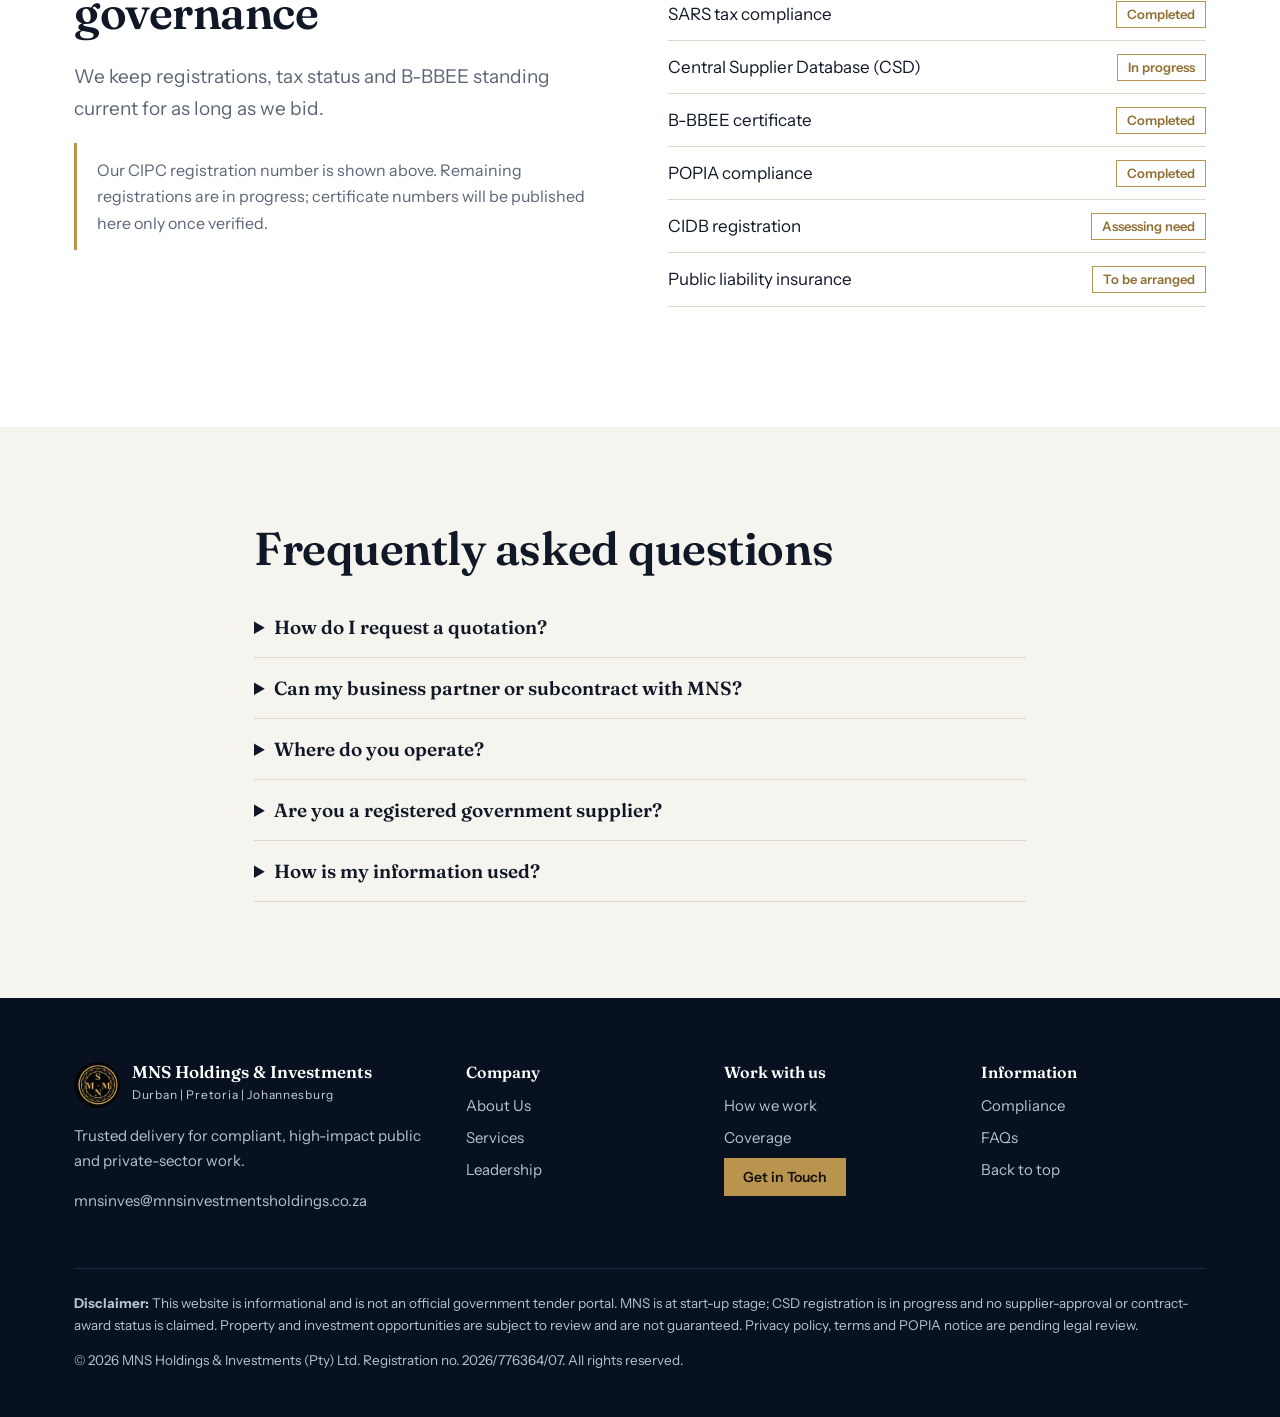
==== commit 0403f20a: "Add files via upload" ====
--- a/index.html
+++ b/index.html
@@ -1,274 +1,169 @@
 <!DOCTYPE html>
-<html lang="en">
+<html lang="en-ZA">
 <head>
 <meta charset="utf-8">
-<meta name="viewport" content="width=device-width, initial-scale=1">
-<title> MNS Holdings &amp; Investments (Pty) Ltd</title>
-<link rel="preconnect" href="https://fonts.googleapis.com">
-<link href="https://fonts.googleapis.com/css2?family=Cormorant+Garamond:wght@500;600;700&family=Manrope:wght@400;500;600;700&display=swap" rel="stylesheet">
-<link rel="stylesheet" href="styles.css">
+<meta name="viewport" content="width=device-width, initial-scale=1, viewport-fit=cover">
+<title>MNS Holdings & Investments | Tender and project services, South Africa</title>
+<meta name="description" content="South African-owned company that identifies, bids for and delivers on government, parastatal and private-sector opportunities from Durban, Pretoria and Johannesburg.">
+<link rel="canonical" href="https://mnsinvestmentsholdings.co.za/">
+<link rel="icon" href="assets/logo.png">
+<meta property="og:type" content="website"><meta property="og:title" content="MNS Holdings &amp; Investments">
+<meta property="og:description" content="Compliant delivery for public and private work from Durban, Pretoria and Johannesburg.">
+<meta property="og:url" content="https://mnsinvestmentsholdings.co.za/"><meta name="theme-color" content="#0e1c33">
+<script type="application/ld+json">{"@context":"https://schema.org","@type":"Organization","name":"MNS Holdings & Investments (Pty) Ltd","url":"https://mnsinvestmentsholdings.co.za/","email":"mnsinves@mnsinvestmentsholdings.co.za"}</script>
+<link rel="preconnect" href="https://fonts.googleapis.com"><link rel="preconnect" href="https://fonts.gstatic.com" crossorigin>
+<link href="https://fonts.googleapis.com/css2?family=Fraunces:opsz,wght@9..144,400;9..144,600&family=Instrument+Sans:wght@400;500;600&display=swap" rel="stylesheet">
+<link rel="stylesheet" href="css/styles.css">
 </head>
 <body>
-<div class="ticker" aria-label="Company highlights"><span>Government &amp; private-sector tender services</span><span>Durban | Pretoria | Johannesburg</span><span>South African-owned delivery partner</span></div>
-<header class="top">
-  <a class="brand" href="#top" aria-label="Holdings & Investments home">
-    <span class="brand-mark"><img src="mns-logo.svg" alt="MNS Holdings logo"></span>
-    <span class="brand-text"><small>Holdings &amp; Investments</small></span>
-  </a>
-  <nav id="mainNav" aria-label="Main navigation">
-    <a href="#top">Home</a>
-    <a href="#about">About</a>
-    <a href="#services">Services</a>
-    <a href="#approach">How we work</a>
-    <a href="#footprint">Footprint</a>
-    <a href="#contact">Contact</a>
+<header>
+ <div class="wrap nav">
+  <a class="logo" href="#top" aria-label="MNS Holdings and Investments home"><img class="mark" src="assets/logo.png" alt="" width="46" height="46"><span><b>MNS Holdings &amp; Investments</b><small>SHANGE | MKHWANAZI | MABASO | NDULI</small></span></a>
+  <nav aria-label="Main">
+   <button class="burger" aria-expanded="false" aria-controls="menu" id="bg">Menu</button>
+   <ul id="menu">
+    <li><a href="#about">About Us</a></li><li><a href="#services">Services</a></li><li><a href="#process">How we work</a></li><li><a href="#coverage">Coverage</a></li><li><a href="#team">Leadership</a></li><li><a href="#compliance">Compliance</a></li><li><a href="#faq">FAQs</a></li>
+    <li><button class="btn sm" data-open>Get in Touch</button></li>
+   </ul>
   </nav>
+ </div>
 </header>
 
-<main id="public" class="view">
-  <section class="hero" id="top">
-    <div class="hero-image" aria-hidden="true"></div>
-    <div class="hero-shell">
-      <div class="hero-copy">
-        <span class="eyebrow">Government &amp; private-sector tender services</span>
-        <h1>Trusted delivery for compliant, high-impact public and private-sector work.</h1>
-        <p>MNS Holdings &amp; Investments is a South African-owned company that identifies, bids for and delivers opportunities across government, parastatal and private-sector markets. Based in Durban, Pretoria and Johannesburg, we serve clients across South Africa with disciplined execution and accountable governance.</p>
-        <div class="cta">
-          <a class="btn" href="#contact">Request a proposal</a>
-          <a class="btn ghost" href="#services">Explore services</a>
-        </div>
-      </div>
-    </div>
-  </section>
+<main id="top">
+<div class="hero">
+ <img class="hero-art" src="assets/hero-3d.svg" alt="Isometric illustration of a tower crowned with gold rings above a city grid, linking Durban, Pretoria and Johannesburg" width="1000" height="860">
+ <div class="wrap">
+  <h1>Compliant delivery for public and private work.</h1>
+  <p>MNS is a South African-owned company that identifies, bids for and delivers opportunities across government, parastatal and private-sector markets.</p>
+  <div class="cta"><a class="btn" href="#services">Explore our services</a><button class="btn ghost" data-open>Partner with us</button></div>
+  <div class="cities"><span>Durban</span><span>Pretoria</span><span>Johannesburg</span><span>South African-owned</span></div>
+ </div>
+</div>
 
-  <section class="wrap intro" id="about">
-    <div class="section-head">
-      <span class="kicker">About MNS</span>
-      <h2>Practical support for project delivery</h2>
-    </div>
-    <div class="cols two-col">
-      <p>MNS Holdings &amp; Investments is a South African-owned company serving government, parastatal and private-sector clients. Our work spans goods supply, logistics, cleaning, general and professional support, construction, refurbishment and property opportunities.</p>
-      <p>We begin by understanding the client's requirements, timeline and procurement needs. Depending on the project, we deliver directly or coordinate suitable suppliers and partners, with responsibilities and scope agreed before work begins.</p>
-    </div>
-  </section>
+<section id="about"><div class="wrap grid g2" style="align-items:start;gap:56px">
+ <div><h2>Practical support for project delivery</h2>
+ <p class="lead">Four partners, equal shareholders, one standard: bids that are accurate and commitments that are kept.</p></div>
+ <div><p>MNS identifies, bids for and delivers on opportunities with disciplined execution and accountable governance. We work directly, or coordinate suitable suppliers and partners where extra capacity or specialist capability is needed, with scope agreed before work begins.</p>
+ <p>We are at start-up stage. Our priority is building a solid compliance foundation and a verifiable track record, then growing capacity in step with proven delivery.</p>
+ <div class="grid g2" style="margin-top:24px"><div><h3>Vision</h3><p style="color:var(--mute);font-size:16px">A trusted, multi-provincial name in tender-based service delivery, known for reliability and compliance integrity.</p></div><div><h3>Mission</h3><p style="color:var(--mute);font-size:16px">Submit accurate, compliant, competitively priced tenders and execute every awarded contract to the standard promised.</p></div></div></div>
+</div></section>
 
-  <section class="services-section" id="services">
-    <div class="section-head">
-      <span class="kicker">What we do</span>
-      <h2>Services aligned to real delivery needs</h2>
-    </div>
-    <div class="service-showcase">
-      <article class="card service-card">
-        <div class="service-image"><img src="https://images.unsplash.com/photo-1586528116311-ad8dd3c8310d?auto=format&fit=crop&w=1200&q=80" alt="Warehouse stock ready for supply and delivery"></div>
-        <div class="card-copy">
-          <h4>Supply of goods and materials</h4>
-          <p>We source and coordinate goods and materials against your technical specifications, quantities, budget parameters and required delivery dates. We clarify product details with suppliers, coordinate pricing and delivery arrangements, and keep the supply plan aligned with the project brief so expectations are clear before an order proceeds.</p>
-        </div>
-      </article>
-      <article class="card service-card">
-        <div class="service-image"><img src="https://images.unsplash.com/photo-1497366754035-f200968a6e72?auto=format&fit=crop&w=1200&q=80" alt="Office facilities and operational support"></div>
-        <div class="card-copy">
-          <h4>General services</h4>
-          <p>We provide facilities, site and day-to-day operational support shaped around your organisation's requirements. The scope can be defined around the tasks needed, service frequency, site access and operating hours, with responsibilities and communication arrangements agreed before work begins.</p>
-        </div>
-      </article>
-      <article class="card service-card">
-        <div class="service-image"><img src="https://images.unsplash.com/photo-1552664730-d307ca884978?auto=format&fit=crop&w=1200&q=80" alt="Business partners collaborating on a project"></div>
-        <div class="card-copy">
-          <h4>Subcontracting &amp; joint ventures</h4>
-          <p>Where an opportunity calls for additional capacity or specialist capability, we can coordinate with suitable contractors and suppliers through subcontracting or joint-venture arrangements. The proposed roles, work packages, reporting lines and delivery responsibilities are discussed in relation to the tender requirements and agreed project scope.</p>
-        </div>
-      </article>
-      <article class="card service-card">
-        <div class="service-image"><img src="https://images.unsplash.com/photo-1454165804606-c3d57bc86b40?auto=format&fit=crop&w=1200&q=80" alt="Professionals reviewing project documents"></div>
-        <div class="card-copy">
-          <h4>Professional support services</h4>
-          <p>Our professional support can include project coordination, administrative assistance, procurement support and tender-document preparation. We help organise requirements, supporting information, submission schedules and action items, with the exact tasks agreed to suit the client's process and the scope of the engagement.</p>
-        </div>
-      </article>
-      <article class="card service-card">
-        <div class="service-image"><img src="https://images.unsplash.com/photo-1504307651254-35680f356dfd?auto=format&fit=crop&w=1200&q=80" alt="Construction work on a building site"></div>
-        <div class="card-copy">
-          <h4>Construction &amp; refurbishment</h4>
-          <p>We coordinate building repairs, upgrades and refurbishment for commercial or public-facing spaces, based on the agreed specifications and site requirements. Planning may cover work sequencing, access, materials, trades and key milestones, with progress coordinated against the agreed scope and schedule.</p>
-        </div>
-      </article>
-      <article class="card service-card">
-        <div class="service-image"><img src="https://images.unsplash.com/photo-1523217582562-09d0def993a6?auto=format&fit=crop&w=1200&q=80" alt="Residential property and investment"></div>
-        <div class="card-copy">
-          <h4>Property &amp; investment</h4>
-          <p>We consider property acquisition, development and investment opportunities on a case-by-case basis. Initial assessments can consider location, intended use, condition, development requirements and commercial considerations; each opportunity is subject to further review, and investment outcomes are not guaranteed.</p>
-        </div>
-      </article>
-      <article class="card service-card">
-        <div class="service-image"><img src="https://images.unsplash.com/photo-1601584115197-04ecc0da31d7?auto=format&fit=crop&w=1200&q=80" alt="Freight truck supporting logistics and distribution"></div>
-        <div class="card-copy">
-          <h4>Logistics services</h4>
-          <p>We coordinate transport, warehousing and distribution to support the movement of goods between suppliers, storage locations and project sites. Depending on the brief, arrangements may include collection and delivery schedules, storage needs, delivery coordination and status communication aligned with project timelines.</p>
-        </div>
-      </article>
-      <article class="card service-card">
-        <div class="service-image"><img src="https://images.unsplash.com/photo-1581578731548-c64695cc6952?auto=format&fit=crop&w=1200&q=80" alt="Professional cleaning and facility care"></div>
-        <div class="card-copy">
-          <h4>Cleaning services</h4>
-          <p>We arrange cleaning for offices, shared facilities and public-facing spaces according to the facility's needs and operating schedule. Service plans can define the areas to be covered, agreed task lists, service frequency, access arrangements and any site-specific requirements.</p>
-        </div>
-      </article>
-    </div>
-  </section>
+<section id="services" class="band"><div class="wrap">
+ <h2>What we do</h2><p class="lead" style="margin-bottom:40px">Services aligned to real delivery needs. Each one starts with your requirements, timeline and budget.</p>
+ <div class="services-carousel" role="region" aria-roledescription="carousel" aria-label="MNS services">
+  <div class="services-stage" id="service-stage" tabindex="0" aria-label="Service carousel. Use the arrow keys or swipe to browse services.">
+   <article class="card service-slide" role="group" aria-roledescription="slide"><img class="service-photo" src="assets/services/goods.jpg" alt="Goods and materials prepared for distribution" width="900" height="600" loading="lazy"><div class="service-copy"><h3>Supply of goods &amp; materials</h3><p>Sourced and coordinated against your specifications, quantities, budget and delivery dates.</p></div></article>
+   <article class="card service-slide" role="group" aria-roledescription="slide"><img class="service-photo" src="assets/services/general.jpg" alt="Bright office prepared for day-to-day operations" width="900" height="600" loading="lazy"><div class="service-copy"><h3>General services</h3><p>Facilities, site and daily operational support, with tasks, hours and access agreed up front.</p></div></article>
+   <article class="card service-slide" role="group" aria-roledescription="slide"><img class="service-photo" src="assets/services/partnership.jpg" alt="Construction professionals collaborating on a project" width="900" height="600" loading="lazy"><div class="service-copy"><h3>Subcontracting &amp; joint ventures</h3><p>Suitable contractors and suppliers coordinated, with roles agreed against the tender scope.</p></div></article>
+   <article class="card service-slide" role="group" aria-roledescription="slide"><img class="service-photo" src="assets/services/professional.jpg" alt="Professional reviewing project paperwork" width="900" height="600" loading="lazy"><div class="service-copy"><h3>Professional support</h3><p>Project coordination, administrative and procurement support, and tender-document preparation.</p></div></article>
+   <article class="card service-slide" role="group" aria-roledescription="slide"><img class="service-photo" src="assets/services/construction.jpg" alt="Building under construction" width="900" height="600" loading="lazy"><div class="service-copy"><h3>Construction &amp; refurbishment</h3><p>Repairs, upgrades and refurbishment for commercial or public-facing spaces, against agreed milestones.</p></div></article>
+   <article class="card service-slide" role="group" aria-roledescription="slide"><img class="service-photo" src="assets/services/logistics.jpg" alt="Packages ready for shipping and logistics" width="900" height="600" loading="lazy"><div class="service-copy"><h3>Logistics &amp; transport</h3><p>Transport, warehousing and distribution between suppliers, storage and project sites.</p></div></article>
+   <article class="card service-slide" role="group" aria-roledescription="slide"><img class="service-photo" src="assets/services/cleaning.jpg" alt="Cleaning professional maintaining an interior space" width="900" height="600" loading="lazy"><div class="service-copy"><h3>Cleaning services</h3><p>Offices, shared facilities and public-facing spaces, defined in a service plan.</p></div></article>
+   <article class="card service-slide" role="group" aria-roledescription="slide"><img class="service-photo" src="assets/services/property.jpg" alt="Residential property available for viewing" width="900" height="600" loading="lazy"><div class="service-copy"><h3>Property &amp; investment</h3><p>Acquisition, development and investment opportunities considered case by case. Subject to review; outcomes are not guaranteed.</p></div></article>
+   <button class="service-nav service-nav-prev" id="service-prev" type="button" aria-label="Previous service"><span aria-hidden="true">&lsaquo;</span></button>
+   <button class="service-nav service-nav-next" id="service-next" type="button" aria-label="Next service"><span aria-hidden="true">&rsaquo;</span></button>
+  </div>
+  <div class="service-controls" aria-label="Service carousel controls">
+   <p class="service-count" id="service-count" aria-live="polite"></p>
+  </div>
+ </div>
+ <div class="cta"><button class="btn" data-open>Request a quotation</button></div>
+</div></section>
 
-  <section class="wrap" id="approach">
-    <div class="section-head">
-      <span class="kicker">Working with MNS</span>
-      <h2>A clear approach from enquiry to delivery</h2>
-    </div>
-    <div class="feature-grid">
-      <article class="feature-box">
-        <h3>Understand the requirement</h3>
-        <p>We start by understanding the service required, project location, scope, quantities, timeframe and procurement route. For tender-related enquiries, sharing the reference number, submission deadline and relevant specifications helps us understand the opportunity.</p>
-      </article>
-      <article class="feature-box">
-        <h3>Agree the scope</h3>
-        <p>We discuss the proposed deliverables, responsibilities, site or supply requirements, and any suppliers or delivery partners involved. The scope, assumptions, key dates and practical arrangements are clarified so both sides understand what is included before commitments are made.</p>
-      </article>
-      <article class="feature-box">
-        <h3>Coordinate delivery</h3>
-        <p>Once the engagement is agreed, we coordinate the activities, suppliers and schedules required for delivery. We provide relevant progress updates, raise timing or scope issues that need attention, and coordinate next steps in line with the agreed responsibilities.</p>
-      </article>
-      <article class="feature-box">
-        <h3>Review and follow through</h3>
-        <p>We confirm outstanding requirements, delivery records or handover items relevant to the engagement. Any follow-up actions are discussed with the client and handled according to the agreed scope.</p>
-      </article>
-    </div>
-  </section>
+<section id="process"><div class="wrap">
+ <h2>From enquiry to delivery</h2>
+ <div class="steps" style="color:var(--txt)">
+  <div><h3>Understand</h3><p style="color:var(--mute)">Service, location, scope, quantities and timeframe. For tenders: the reference and deadline.</p></div>
+  <div><h3>Agree scope</h3><p style="color:var(--mute)">Deliverables, responsibilities and partners made clear before commitments.</p></div>
+  <div><h3>Coordinate</h3><p style="color:var(--mute)">Activities, suppliers and schedules, with progress updates.</p></div>
+  <div><h3>Follow up</h3><p style="color:var(--mute)">Confirm handover items and handle follow-up actions.</p></div>
+ </div>
+ <div class="grid g3" style="margin-top:56px">
+  <div class="card"><h3>Tender requirements</h3><p>We review scope, eligibility criteria, documents and deadlines before a submission is prepared.</p></div>
+  <div class="card"><h3>Realistic commitments</h3><p>We weigh work, timing, resources and delivery responsibilities before confirming how we can help.</p></div>
+  <div class="card"><h3>Discreet communication</h3><p>Client information and commercial discussions are handled with discretion.</p></div>
+ </div>
+</div></section>
 
-  <section class="wrap" id="delivery-standards">
-    <div class="section-head">
-      <span class="kicker">Our commitments</span>
-      <h2>Careful, accountable project support</h2>
-    </div>
-    <div class="feature-grid">
-      <article class="feature-box">
-        <h3>Tender requirements</h3>
-        <p>We review the stated scope, eligibility criteria, documents and deadlines so requirements are understood before a submission is prepared.</p>
-      </article>
-      <article class="feature-box">
-        <h3>Realistic commitments</h3>
-        <p>We consider the work, timing, resources and delivery responsibilities before confirming how we can support an opportunity.</p>
-      </article>
-      <article class="feature-box">
-        <h3>Discreet communication</h3>
-        <p>Client information and commercial discussions are handled with discretion, and responsibilities are clarified with the people involved.</p>
-      </article>
-    </div>
-  </section>
+<section id="coverage" class="band"><div class="wrap">
+ <h2>Three cities, serving South Africa</h2>
+ <div class="grid g3" style="margin-top:32px">
+  <div class="card coverage-card"><img class="coverage-photo" src="assets/coverage/durban.jpg" alt="Durban beachfront buildings and coastline" width="900" height="506" loading="lazy"><h3>Durban</h3><p>Home base. Projects and supplier engagement in KwaZulu-Natal, with coverage across South Africa.</p><small class="image-credit">Photo: <a href="https://commons.wikimedia.org/wiki/File:Durban_South_Beach_(28_October_2024).jpg" target="_blank" rel="noopener">Njomane081 / Wikimedia Commons (CC0)</a></small></div>
+  <div class="card coverage-card"><img class="coverage-photo" src="assets/coverage/pretoria.jpg" alt="Pretoria skyline" width="900" height="675" loading="lazy"><h3>Pretoria</h3><p>Public- and private-sector project enquiries in Pretoria and surrounding areas.</p><small class="image-credit">Photo: <a href="https://commons.wikimedia.org/wiki/File:Pretoria_Skyline.jpg" target="_blank" rel="noopener">R4vi / Wikimedia Commons (CC BY-SA 2.0)</a></small></div>
+  <div class="card coverage-card"><img class="coverage-photo" src="assets/coverage/johannesburg.jpg" alt="Johannesburg city skyline at night" width="900" height="675" loading="lazy"><h3>Johannesburg</h3><p>Commercial, public-sector and parastatal opportunities in Gauteng.</p><small class="image-credit">Photo: <a href="https://commons.wikimedia.org/wiki/File:Johannesburg-city-skyline-night.jpg" target="_blank" rel="noopener">Frankbel / Wikimedia Commons (CC BY-SA 4.0)</a></small></div>
+ </div>
+ <p class="note" style="margin-top:28px;background:var(--navy2);color:#c3cbda">Street addresses and a map will be added once office details are confirmed.</p>
+</div></section>
 
-  <section class="wrap" id="footprint">
-    <div class="section-head">
-      <span class="kicker">Coverage</span>
-      <h2>Based in three cities, serving South Africa</h2>
-    </div>
-    <p>Our presence in Durban, Pretoria and Johannesburg supports project coordination across South Africa.</p>
-    <div class="city-grid">
-      <article class="card city-card">
-        <div class="city-image" aria-hidden="true"><img src="https://images.unsplash.com/photo-1500375592092-40eb2168fd21?auto=format&amp;fit=crop&amp;w=1200&amp;q=80" alt=""></div>
-        <div class="city-copy"><h4>Durban</h4><p>Coordination for projects and supplier engagement in KwaZulu-Natal, with coverage extending across South Africa.</p></div>
-      </article>
-      <article class="card city-card">
-        <div class="city-image" aria-hidden="true"><img src="https://images.unsplash.com/photo-1480714378408-67cf0d13bc1b?auto=format&amp;fit=crop&amp;w=1200&amp;q=80" alt=""></div>
-        <div class="city-copy"><h4>Pretoria</h4><p>Support for public- and private-sector project enquiries in Pretoria and surrounding areas.</p></div>
-      </article>
-      <article class="card city-card">
-        <div class="city-image" aria-hidden="true"><img src="https://images.unsplash.com/photo-1519501025264-65ba15a82390?auto=format&amp;fit=crop&amp;w=1200&amp;q=80" alt=""></div>
-        <div class="city-copy"><h4>Johannesburg</h4><p>Project and supplier coordination for commercial, public-sector and parastatal opportunities in Gauteng.</p></div>
-      </article>
-    </div>
-  </section>
+<section id="team" class="people"><div class="wrap">
+ <h2>Leadership</h2><p class="lead" style="margin-bottom:36px">Four founding directors with equal voice in strategic decisions.</p>
+ <div class="grid g4">
+  <div class="card tilt"><img class="ph" src="assets/team/photo-3.jpg" alt="Sbonga Shange" loading="lazy"><h3>Sbonga Shange</h3><p class="role">Executive Management &amp; Strategy, Finance &amp; Investments</p><a href="mailto:investmentsfinance@mnsinvestmentsholdings.co.za">investmentsfinance@mnsinvestmentsholdings.co.za</a></div>
+  <div class="card tilt"><img class="ph" src="assets/team/photo-1.jpg" alt="Malibongwe Mkhwanazi" loading="lazy"><h3>Malibongwe Mkhwanazi</h3><p class="role">Operations, Procurement &amp; Supply Chain</p><a href="mailto:operationsit@mnsinvestmentsholdings.co.za">operationsit@mnsinvestmentsholdings.co.za</a></div>
+  <div class="card tilt"><img class="ph" src="assets/team/photo-4.jpg" alt="Sikhona Mabaso" loading="lazy"><h3>Sikhona Mabaso</h3><p class="role">Marketing &amp; Sales, Admin Compliance &amp; Legal</p><a href="mailto:complianceadmin@mnsinvestmentsholdings.co.za">complianceadmin@mnsinvestmentsholdings.co.za</a></div>
+  <div class="card tilt"><img class="ph" src="assets/team/photo-2.jpg" alt="Banele Nduli" loading="lazy"><h3>Banele Nduli</h3><p class="role">Human Resources, Public Relations &amp; Stakeholders</p><a href="mailto:publicrelationshr@mnsinvestmentsholdings.co.za">publicrelationshr@mnsinvestmentsholdings.co.za</a></div>
+ </div>
+</div></section>
 
-  <section class="wrap" id="enquire">
-    <div class="section-head">
-      <span class="kicker">Enquire</span>
-      <h2>How can we help you?</h2>
-    </div>
-    <p class="muted enquiry-intro">Include the service, location, scope and expected timeline so we can review your request.</p>
-    <div class="enquiry-layout">
-      <aside class="enquiry-guidance">
-        <h3>Project details</h3>
-        <ul>
-          <li>The service or outcome you are looking for</li>
-          <li>Project location and expected timeline</li>
-          <li>Scope, quantities or key requirements</li>
-          <li>Any tender reference or relevant submission deadline</li>
-        </ul>
-      </aside>
-      <form id="enqForm" class="form" name="mns-enquiry" method="POST" data-netlify="true" netlify-honeypot="bot-field">
-      <input type="hidden" name="form-name" value="mns-enquiry">
-      <p hidden><label>Leave this field empty<input name="bot-field"></label></p>
-      <label>Full name<input name="name" required></label>
-      <label>Email<input name="email" type="email" required></label>
-      <label>Company<input name="company"></label>
-      <label>Service<select name="service" required>
-        <option value="">Choose a service</option>
-        <option>Supply of goods and materials</option>
-        <option>General services</option>
-        <option>Subcontracting &amp; joint ventures</option>
-        <option>Professional support services</option>
-        <option>Construction &amp; refurbishment</option>
-        <option>Property &amp; investment</option>
-        <option>Logistics services</option>
-        <option>Cleaning services</option>
-      </select></label>
-      <label class="full">How can we help?<textarea name="msg" rows="4" required></textarea></label>
-      <button class="btn" type="submit">Send enquiry</button>
-      </form>
-    </div>
-    <p id="enqDone" class="notice" hidden></p>
-  </section>
+<section id="compliance" style="background:var(--card)"><div class="wrap grid g2" style="gap:56px;align-items:start">
+ <div><h2>Compliance and governance</h2><p class="lead">We keep registrations, tax status and B-BBEE standing current for as long as we bid.</p>
+ <p class="note">Our CIPC registration number is shown above. Remaining registrations are in progress; certificate numbers will be published here only once verified.</p></div>
+ <div><ul class="status">
+  <li>CIPC registration no. 2026/776364/07<span class="tag">Registered</span></li>
+  <li>SARS tax compliance<span class="tag">Completed</span></li>
+  <li>Central Supplier Database (CSD)<span class="tag">In progress</span></li>
+  <li>B-BBEE certificate<span class="tag">Completed</span></li>
+  <li>POPIA compliance<span class="tag">Completed</span></li>
+  <li>CIDB registration<span class="tag">Assessing need</span></li>
+  <li>Public liability insurance<span class="tag">To be arranged</span></li>
+ </ul></div>
+</div></section>
 
-  <section class="wrap contact" id="contact">
-    <div class="section-head">
-      <span class="kicker">Contact</span>
-      <h2>Contact MNS Holdings &amp; Investments</h2>
-    </div>
-    <div class="contact-intro">
-      <p>For supply, service, tender or partnership enquiries, share the service you need, project location, scope and expected timeline. This context helps us direct your request and determine what information may be needed next.</p>
-    </div>
-    <div class="contact-grid">
-      <article class="contact-card">
-        <h3>Company</h3>
-        <p>MNS Holdings &amp; Investments (Pty) Ltd</p>
-        <p>South African-owned supplier and project delivery partner.</p>
-      </article>
-      <article class="contact-card">
-        <h3>Service coverage</h3>
-        <p>Durban · Pretoria · Johannesburg</p>
-        <p>Project coordination and services considered across South Africa.</p>
-      </article>
-      <article class="contact-card">
-        <h3>Project enquiries</h3>
-        <p>Use the <a href="#enquire">project enquiry form</a> to outline your requirements and select a service.</p>
-        <p>For tender requests, include the reference and submission deadline where available.</p>
-      </article>
-      <article class="contact-card">
-        <h3>Website</h3>
-        <p><a href="https://mns.holdings.co.za">mns.holdings.co.za</a></p>
-        <p>Find out more about MNS Holdings &amp; Investments online.</p>
-      </article>
-    </div>
-  </section>
+<section id="faq"><div class="wrap" style="max-width:820px">
+ <h2>Frequently asked questions</h2>
+ <details><summary>How do I request a quotation?</summary><p>Select Get in Touch and tell us the service, location, scope or quantities and your timeline. For tenders, include the reference number and closing date.</p></details>
+ <details><summary>Can my business partner or subcontract with MNS?</summary><p>Yes. Send us your company details, services and areas of operation. Expressions of interest do not guarantee appointment or inclusion on any supplier list.</p></details>
+ <details><summary>Where do you operate?</summary><p>From Durban, Pretoria and Johannesburg, serving KwaZulu-Natal, Gauteng and, over time, nationally.</p></details>
+ <details><summary>Are you a registered government supplier?</summary><p>Our company is registered with CIPC (2026/776364/07); tax compliance, B-BBEE and POPIA compliance are in place, and CSD registration is in progress. We will publish verified details here once they are issued.</p></details>
+ <details><summary>How is my information used?</summary><p>Only to respond to your enquiry. A full POPIA privacy notice is being finalised with legal review.</p></details>
+</div></section>
 </main>
 
-<footer>
-  <div class="wrap footer-inner">
-    <p class="footer-company"><strong>MNS Holdings &amp; Investments (Pty) Ltd</strong><span>South African-owned project delivery partner</span></p>
-    <div class="footer-details">
-      <span>Durban · Pretoria · Johannesburg</span>
-      <a href="#enquire">Project enquiries</a>
-      <a href="https://mns.holdings.co.za">mns.holdings.co.za</a>
-      <span>© 2026</span>
-    </div>
-  </div>
-</footer>
-<script src="app.js"></script>
+<footer><div class="wrap">
+ <div class="fg">
+  <div><a class="logo" href="#top"><img class="mark" src="assets/logo.png" alt="" width="46" height="46"><span><b style="color:#fff">MNS Holdings &amp; Investments</b><small>Durban | Pretoria | Johannesburg</small></span></a>
+  <p style="margin-top:16px">Trusted delivery for compliant, high-impact public and private-sector work.</p>
+  <p><a href="mailto:mnsinves@mnsinvestmentsholdings.co.za">mnsinves@mnsinvestmentsholdings.co.za</a></p></div>
+  <div><h4>Company</h4><ul><li><a href="#about">About Us</a></li><li><a href="#services">Services</a></li><li><a href="#team">Leadership</a></li></ul></div>
+  <div><h4>Work with us</h4><ul><li><a href="#process">How we work</a></li><li><a href="#coverage">Coverage</a></li><li><button class="btn sm" data-open>Get in Touch</button></li></ul></div>
+  <div><h4>Information</h4><ul><li><a href="#compliance">Compliance</a></li><li><a href="#faq">FAQs</a></li><li><a href="#top">Back to top</a></li></ul></div>
+ </div>
+ <div class="fine"><p><b>Disclaimer:</b> This website is informational and is not an official government tender portal. MNS is at start-up stage; CSD registration is in progress and no supplier-approval or contract-award status is claimed. Property and investment opportunities are subject to review and are not guaranteed. Privacy policy, terms and POPIA notice are pending legal review.</p><p>&copy; 2026 MNS Holdings &amp; Investments (Pty) Ltd. Registration no. 2026/776364/07. All rights reserved.</p></div>
+</div></footer>
+
+<div class="float">
+ <a href="https://wa.me/27738732707?text=Hello%20MNS%2C%20I%20would%20like%20to%20make%20an%20enquiry." target="_blank" rel="noopener" aria-label="Chat on WhatsApp"><svg width="26" height="26" viewBox="0 0 24 24" fill="none" stroke="#fff" stroke-width="2"><path d="M3 21l1.6-5A8.5 8.5 0 1 1 8 19.4z"/></svg></a>
+ <button data-open aria-label="Enquire now">Enquire</button>
+</div>
+
+<dialog id="dlg" aria-labelledby="dt"><div class="dlg">
+ <button class="x" id="cl" aria-label="Close">&times;</button>
+ <h3 id="dt">Enquire now</h3><p style="color:var(--mute);font-size:15px">Include the service, location, scope and timeline. Your enquiry will be emailed to MNS Operations.</p>
+ <form id="f" action="https://formsubmit.co/operationsit@mnsinvestmentsholdings.co.za" method="POST">
+  <input type="hidden" name="_subject" value="Website enquiry for MNS">
+  <input type="hidden" name="_template" value="table">
+  <input type="text" name="_honey" tabindex="-1" autocomplete="off" aria-hidden="true" class="honeypot">
+  <label for="n">Name or organisation</label><input id="n" name="name" autocomplete="name" required>
+  <label for="e">Email</label><input id="e" name="email" type="email" autocomplete="email" required>
+  <label for="t">Telephone</label><input id="t" name="telephone" type="tel" autocomplete="tel">
+  <label for="s">Service</label><select id="s" name="service"><option>Supply of goods &amp; materials</option><option>General services</option><option>Subcontracting &amp; joint ventures</option><option>Professional support services</option><option>Construction &amp; refurbishment</option><option>Logistics &amp; transport</option><option>Cleaning services</option><option>Property &amp; investment</option><option>Partnership or supplier interest</option></select>
+  <label for="m">Location, scope and timeline</label><textarea id="m" name="message" rows="4" required></textarea>
+  <label class="chk"><input type="checkbox" id="c" name="consent" value="Yes" required><span>I consent to MNS using these details to respond to my enquiry and passing them to FormSubmit for email delivery, in line with POPIA.</span></label>
+  <p class="form-status" id="form-status" role="status" aria-live="polite"></p>
+  <button class="btn" id="form-submit" type="submit">Send enquiry</button>
+ </form>
+</div></dialog>
+
+<script src="js/main.js" defer></script>
 </body>
 </html>
--- a/css/styles.css
+++ b/css/styles.css
@@ -0,0 +1,102 @@
+:root{--navy:#0e1c33;--navy2:#16294a;--ink:#101828;--bone:#f6f4ee;--white:#fff;--brass:#b8944f;--brass2:#8f6f33;--mute:#5b6577;--line:#dcd8cc;--bg:#f6f4ee;--card:#fff;--txt:#101828;box-sizing:border-box;padding-top:env(safe-area-inset-top,0px);padding-bottom:env(safe-area-inset-bottom,0px)}
+@media(prefers-color-scheme:dark){:root:not([data-theme="light"]){--bg:#0a1424;--card:#111f38;--txt:#ecebe5;--mute:#a7b0c0;--line:#243556}}
+:root[data-theme="dark"]{--bg:#0a1424;--card:#111f38;--txt:#ecebe5;--mute:#a7b0c0;--line:#243556}
+*,*:before,*:after{box-sizing:inherit}
+html{scroll-behavior:smooth;scroll-padding-top:calc(76px + env(safe-area-inset-top,0px))}
+body{margin:0;background:var(--bg);color:var(--txt);font:400 17px/1.65 "Instrument Sans",system-ui,sans-serif}
+h1,h2,h3{font-family:Fraunces,Georgia,serif;font-weight:600;line-height:1.12;margin:0 0 .5em;letter-spacing:-.01em}
+h2{font-size:clamp(30px,4vw,46px)}h3{font-size:22px}
+p{margin:0 0 1em;max-width:62ch}
+a{color:inherit}
+:focus-visible{outline:3px solid var(--brass);outline-offset:3px}
+.wrap{max-width:1180px;margin:0 auto;padding:0 24px}
+section{padding:96px 0}
+.lead{color:var(--mute);font-size:19px}
+header{position:fixed;top:0;left:0;right:0;z-index:50;background:rgba(14,28,51,.94);backdrop-filter:blur(8px);color:#fff;padding-top:env(safe-area-inset-top,0px)}
+.nav{display:flex;align-items:center;justify-content:space-between;height:72px;gap:16px}
+.logo{display:flex;align-items:center;gap:12px;text-decoration:none}
+.mark{width:46px;height:46px;border-radius:50%;object-fit:cover;display:block}.mono{width:64px;height:64px;border-radius:50%;border:1.5px solid var(--brass);display:grid;place-items:center;font:600 20px Fraunces,serif;color:var(--brass2);margin-bottom:16px}
+.logo b{font:600 17px/1.1 Fraunces,serif;display:block}.logo small{font-size:12px;color:#c9d0de;letter-spacing:.06em}
+nav ul{display:flex;gap:26px;list-style:none;margin:0;padding:0;align-items:center}
+nav a{text-decoration:none;font-size:15px;color:#e5e9f1;padding:6px 0;border-bottom:2px solid transparent}
+nav a:hover,nav a.on{border-color:var(--brass);color:#fff}
+.btn{display:inline-block;border:1.5px solid var(--brass);background:var(--brass);color:#14100a;padding:13px 26px;font:600 15px "Instrument Sans",sans-serif;text-decoration:none;cursor:pointer;transition:background .2s,color .2s}
+.btn:hover{background:transparent;color:var(--brass)}
+.btn.ghost{background:transparent;color:#fff;border-color:#fff}.btn.ghost:hover{background:#fff;color:var(--navy)}
+.btn.sm{padding:9px 18px;font-size:14px}
+.burger{display:none;background:none;border:1.5px solid #fff;color:#fff;padding:8px 12px;font:inherit;cursor:pointer}
+.hero{position:relative;min-height:100vh;min-height:100svh;display:flex;align-items:flex-end;color:#fff;background:linear-gradient(180deg,#0b1730 0%,#16294a 55%,#2a3b5c 100%);overflow:hidden;padding:140px 0 72px}
+.hero svg{position:absolute;left:0;right:0;bottom:0;width:100%;height:58%;opacity:.55}
+.hero:after{content:"";position:absolute;inset:0;background:linear-gradient(90deg,rgba(8,16,32,.88),rgba(8,16,32,.25))}
+.hero .wrap{position:relative;z-index:2}
+.hero h1{font-size:clamp(40px,7vw,84px);max-width:13ch;line-height:1.02}
+.hero p{font-size:20px;color:#d7dce8}
+.cta{display:flex;gap:14px;flex-wrap:wrap;margin-top:28px}
+.cities{margin-top:44px;padding-top:20px;border-top:1px solid rgba(255,255,255,.25);color:#c9d0de;font-size:15px;display:flex;gap:28px;flex-wrap:wrap}
+.grid{display:grid;gap:22px}
+.g4{grid-template-columns:repeat(4,1fr)}.g3{grid-template-columns:repeat(3,1fr)}.g2{grid-template-columns:repeat(2,1fr)}
+.card{background:var(--card);border:1px solid var(--line);padding:30px}
+.card p{color:var(--mute);margin:0;font-size:16px}
+.card .ic{width:34px;height:34px;stroke:var(--brass2);fill:none;stroke-width:1.6;margin-bottom:18px}
+.band{background:var(--navy);color:#fff}.band .lead,.band .card p{color:#c3cbda}
+.band .card{background:var(--navy2);border-color:#2a4068}
+.steps{counter-reset:s;display:grid;grid-template-columns:repeat(4,1fr);gap:0;border-top:2px solid var(--brass)}
+.steps div{padding:26px 24px 0 0}.steps div:before{counter-increment:s;content:counter(s);font:600 34px Fraunces,serif;color:var(--brass)}
+.steps p{color:#c3cbda;font-size:16px}
+.people .card h3{margin-bottom:2px}.role{color:var(--brass2);font-weight:600;font-size:15px;margin-bottom:12px!important}
+.people a{color:var(--brass2);font-size:15px;word-break:break-all}
+.service-photo,.coverage-photo{width:100%;object-fit:cover;display:block;margin-bottom:20px}
+.service-photo,.coverage-photo{height:120px}
+#services .service-photo{position:absolute;inset:0;width:100%;height:100%;margin:0;object-fit:cover;border:0;border-radius:inherit}
+.services-carousel{max-width:1060px;margin:0 auto}
+.services-stage{position:relative;height:540px;overflow:hidden;perspective:1400px;touch-action:pan-y;cursor:grab;outline-offset:6px}
+.services-stage:active{cursor:grabbing}
+.service-slide{position:absolute;top:12px;left:50%;width:min(660px,calc(100% - 40px));height:480px;min-height:0;padding:0;background:transparent;border:1px solid rgba(184,148,79,.55);border-radius:12px;overflow:hidden;transform-origin:center center;transition:transform .55s cubic-bezier(.2,.75,.25,1),opacity .45s ease,box-shadow .45s ease;will-change:transform,opacity;box-shadow:0 18px 38px rgba(0,0,0,.3)}
+.service-slide::after{content:"";position:absolute;inset:0;background:linear-gradient(180deg,rgba(7,14,26,.04) 28%,rgba(7,14,26,.25) 48%,rgba(7,14,26,.94) 100%);pointer-events:none}
+.service-slide[aria-hidden="false"]{box-shadow:0 30px 65px rgba(0,0,0,.52),0 0 30px rgba(184,148,79,.24);border-color:#d1b16c}
+.service-copy{position:absolute;z-index:1;right:0;bottom:0;left:0;padding:84px 34px 32px;color:#fff}
+.service-slide h3{margin-bottom:12px;color:#fff;font-size:28px;text-shadow:0 2px 10px rgba(0,0,0,.5)}
+.service-slide p{line-height:1.55;color:#f0f2f6;font-size:17px;text-shadow:0 1px 7px rgba(0,0,0,.65)}
+.service-controls{display:flex;align-items:center;justify-content:center;margin-top:0}
+.service-nav{position:absolute;top:50%;z-index:20;display:grid;place-items:center;width:52px;height:52px;padding:0;border:1px solid rgba(225,193,125,.9);border-radius:50%;background:rgba(9,20,37,.82);color:#f4d99f;font:500 38px/1 Georgia,serif;cursor:pointer;transform:translateY(-50%);box-shadow:0 8px 24px rgba(0,0,0,.35);backdrop-filter:blur(8px);transition:background .2s ease,color .2s ease,scale .2s ease}
+.service-nav-prev{left:max(8px,calc(50% - 370px))}
+.service-nav-next{right:max(8px,calc(50% - 370px))}
+.service-nav:hover{background:var(--brass);color:#14100a;scale:1.06}
+.service-count{min-height:22px;margin:0;text-align:center;color:#c3cbda;font-size:14px}
+.image-credit{display:block;margin-top:12px;color:#c3cbda;font-size:12px;line-height:1.4}
+.image-credit a{color:var(--brass)}
+.honeypot{position:absolute;left:-10000px;width:1px;height:1px}
+.note{border-left:3px solid var(--brass);padding:14px 20px;background:var(--card);color:var(--mute);font-size:16px;max-width:none}
+.status li{padding:12px 0;border-bottom:1px solid var(--line);display:flex;justify-content:space-between;gap:16px}
+.status{list-style:none;padding:0;margin:0 0 24px}
+.tag{font-size:13px;font-weight:600;color:var(--brass2);border:1px solid var(--brass);padding:2px 10px;white-space:nowrap;align-self:center}
+details{border-bottom:1px solid var(--line);padding:18px 0}summary{cursor:pointer;font:600 19px Fraunces,serif}
+details p{margin:12px 0 0;color:var(--mute)}
+footer{background:#08111f;color:#b9c2d3;padding:64px 0 32px;font-size:15px}
+footer h4{color:#fff;margin:0 0 12px;font:600 16px Fraunces,serif}footer ul{list-style:none;margin:0;padding:0}footer li{margin:7px 0}footer a{text-decoration:none}footer a:hover{color:var(--brass)}
+.fg{display:grid;grid-template-columns:1.6fr 1fr 1fr 1fr;gap:32px}
+.fine{border-top:1px solid #1e2c47;margin-top:40px;padding-top:24px;font-size:13.5px;line-height:1.6}.fine p{max-width:none}
+.float{position:fixed;right:18px;bottom:calc(18px + env(safe-area-inset-bottom,0px));z-index:40;display:flex;flex-direction:column;gap:10px}
+.float a,.float button{background:#1f9d55;color:#fff;border:0;width:54px;height:54px;border-radius:50%;display:grid;place-items:center;cursor:pointer;box-shadow:0 6px 18px rgba(0,0,0,.3)}
+.float button{background:var(--navy);border:1.5px solid var(--brass);color:var(--brass);font:600 13px "Instrument Sans"}
+dialog{border:0;padding:0;max-width:520px;width:calc(100% - 32px);background:var(--card);color:var(--txt)}
+dialog::backdrop{background:rgba(5,10,20,.7)}
+.dlg{padding:32px}.dlg h3{margin-bottom:6px}
+label{display:block;font-weight:600;font-size:15px;margin:14px 0 5px}
+input,select,textarea{width:100%;font:inherit;padding:11px 12px;border:1px solid var(--line);background:var(--bg);color:var(--txt);border-radius:0}
+.chk{display:flex;gap:10px;align-items:flex-start;font-weight:400;margin-top:16px}.chk input{width:auto;margin-top:5px}
+.form-status{min-height:1.5em;margin:12px 0 4px;color:var(--mute);font-size:14px}
+.err{color:#c0392b;font-size:14px;min-height:20px;margin:8px 0 0}
+.x{float:right;background:none;border:0;font-size:26px;cursor:pointer;color:var(--mute)}
+@media(max-width:980px){nav ul{display:none;position:absolute;top:72px;left:0;right:0;background:var(--navy);flex-direction:column;padding:20px 24px 28px;align-items:flex-start}nav ul.open{display:flex}.burger{display:block}.g4,.steps{grid-template-columns:repeat(2,1fr)}.g3{grid-template-columns:1fr}.fg{grid-template-columns:1fr 1fr}.hide-m{display:none}}
+@media(max-width:620px){section{padding:68px 0}.g4,.g2,.steps,.fg{grid-template-columns:1fr}body{font-size:16px}.services-stage{height:510px}.service-slide{top:16px;width:calc(100% - 84px);height:450px}.service-copy{padding:68px 22px 24px}.service-slide h3{font-size:24px}.service-slide p{font-size:16px}.service-nav{width:44px;height:44px;font-size:34px}.service-nav-prev{left:4px}.service-nav-next{right:4px}.service-count{font-size:12px}}
+@media(prefers-reduced-motion:reduce){html{scroll-behavior:auto}*{transition:none!important}}
+#scene{position:absolute;inset:0;width:100%;height:100%;display:block}
+.hero svg{display:none}
+.tilt{transition:transform .2s ease,border-color .2s;will-change:transform}.tilt:hover{border-color:var(--brass)}
+.ph{width:100%;height:140px;object-fit:cover;object-position:50% 20%;display:block;margin-bottom:16px;filter:saturate(.9)}
+.hero-art{position:absolute;right:1%;bottom:3%;width:min(54vw,760px);height:auto;z-index:2;filter:drop-shadow(0 30px 40px rgba(0,0,0,.45));animation:float 7s ease-in-out infinite;transition:transform .25s ease;pointer-events:none}
+@keyframes float{50%{translate:0 -12px}}
+@media(max-width:900px){.hero-art{width:130%;right:-20%;bottom:0;opacity:.4}}
+@media(prefers-reduced-motion:reduce){.hero-art{animation:none}}
+@media(prefers-reduced-motion:reduce){.services-stage{scroll-behavior:auto}.service-slide{will-change:auto}}
